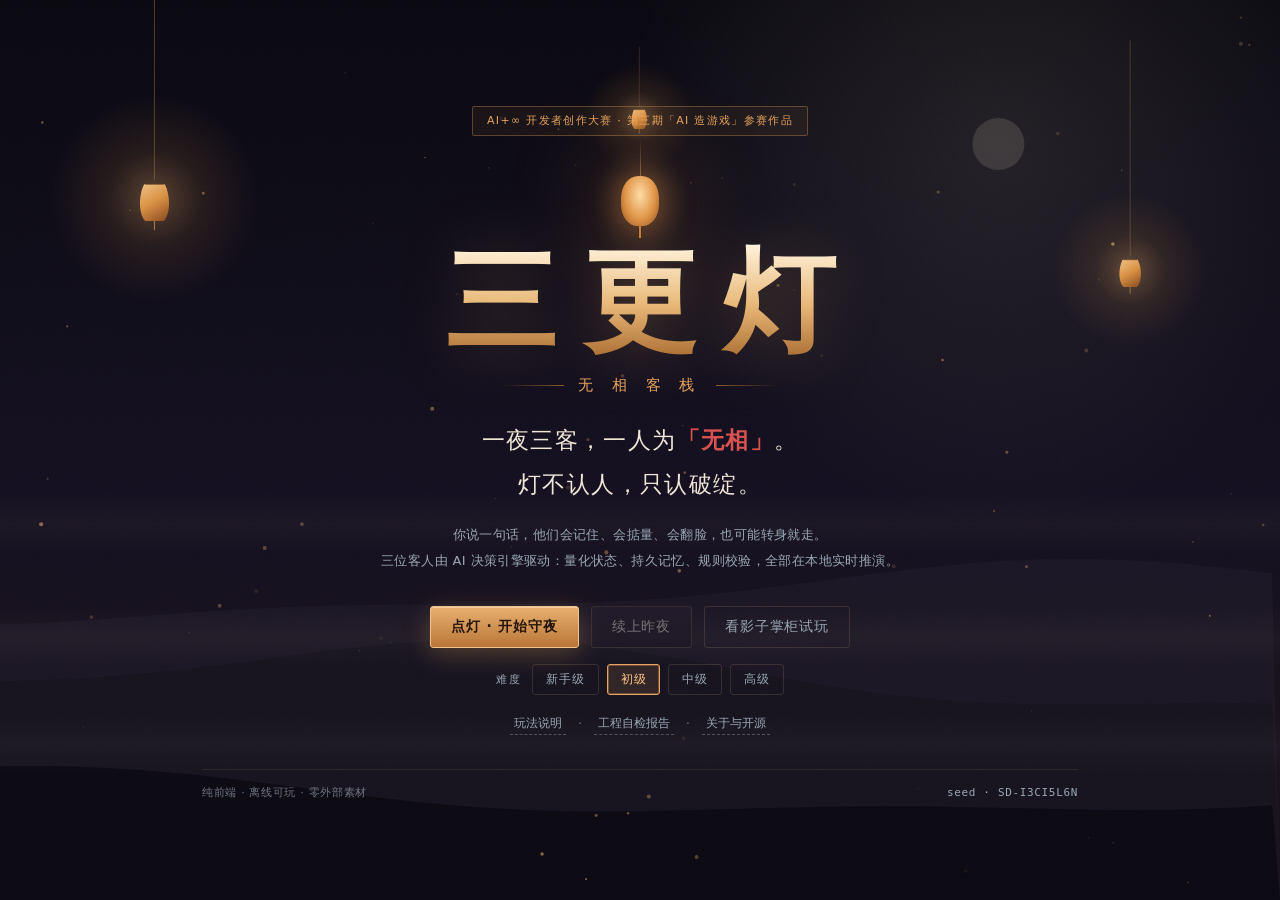
==== index.html @ 0ce50a65 "feat(v1.7.1): 物证条精简并上移到对话之上 + 对话不再重复物证原文 试玩反馈两条： 1. 「柜上物证」信息精简 → 一行一件（名称 + 真值 + 单行正文），整块从    左栏移进问询幕" ====
<!doctype html>
<html lang="zh-CN">
<head>
<meta charset="utf-8" />
<meta name="viewport" content="width=device-width, initial-scale=1, viewport-fit=cover" />
<meta name="theme-color" content="#0a0910" />
<title>三更灯 · 无相客栈｜AI 原生推理游戏</title>
<meta name="description" content="《三更灯 · 无相客栈》—— 一夜三客，一人为「无相」。AI NPC 带着记忆与脾气自主决策，你只有六盏灯。" />
<link rel="stylesheet" href="assets/style.css" />
</head>
<body>
<canvas id="bg-canvas" aria-hidden="true"></canvas>
<div id="grain" aria-hidden="true"></div>

<!-- ======================= 封面 ======================= -->
<section id="screen-intro" class="screen active">
  <div class="intro-wrap">
    <div class="intro-badge">AI+∞ 开发者创作大赛 · 第三期「AI 造游戏」参赛作品</div>
    <div class="intro-lantern" aria-hidden="true"><span></span></div>
    <h1 class="game-title">三更灯</h1>
    <div class="title-rule"><i></i><span>无 相 客 栈</span><i></i></div>
    <p class="intro-lead">一夜三客，一人为<strong>「无相」</strong>。<br />灯不认人，只认破绽。</p>
    <p class="intro-sub">你说一句话，他们会记住、会掂量、会翻脸，也可能转身就走。<br />三位客人由 AI 决策引擎驱动：量化状态、持久记忆、规则校验，全部在本地实时推演。</p>
    <div class="intro-actions">
      <button class="btn btn-primary" id="btn-start">点灯 · 开始守夜</button>
      <button class="btn" id="btn-continue">续上昨夜</button>
      <button class="btn btn-ghost" id="btn-autopilot">看影子掌柜试玩</button>
      <div class="tier-pick" id="tier-pick" role="radiogroup" aria-label="难度">
        <span class="tier-pick__label">难度</span>
        <button type="button" class="btn btn-small tier-opt" data-action="set-tier" data-tier="novice" role="radio" aria-checked="false">新手级</button>
        <button type="button" class="btn btn-small tier-opt is-on" data-action="set-tier" data-tier="basic" role="radio" aria-checked="true">初级</button>
        <button type="button" class="btn btn-small tier-opt" data-action="set-tier" data-tier="intermediate" role="radio" aria-checked="false">中级</button>
        <button type="button" class="btn btn-small tier-opt" data-action="set-tier" data-tier="advanced" role="radio" aria-checked="false">高级</button>
      </div>
    </div>
    <div class="intro-links">
      <button class="linkbtn" data-modal="howto">玩法说明</button>
      <span>·</span>
      <button class="linkbtn" data-modal="selftest">工程自检报告</button>
      <span>·</span>
      <button class="linkbtn" data-modal="about">关于与开源</button>
    </div>
    <div class="intro-foot">
      <span>纯前端 · 离线可玩 · 零外部素材</span>
      <span id="intro-seed"></span>
    </div>
  </div>
</section>

<!-- ======================= 游戏主屏 · 五幕分步 ======================= -->
<section id="screen-game" class="screen">
  <header class="topbar">
    <div class="tb-left">
      <button class="icon-btn" id="btn-home" title="回到封面">⌂</button>
      <div class="tb-title"><strong id="tb-night">第一夜</strong><span id="tb-phase">掌柜，客人都到齐了</span></div>
    </div>
    <div class="tb-center">
      <div class="lamps" id="tb-lamps" aria-label="剩余灯数"></div>
      <div class="tb-lamp-label"><span id="tb-lamp-text">6 / 6 盏</span></div>
    </div>
    <div class="tb-right">
      <div class="tb-score">累计 <b id="tb-score">0</b></div>
      <span class="tb-tier" id="tb-tier" data-difficulty-tier="basic">初级</span>
      <button class="icon-btn" id="btn-sound" title="音效开关">♪</button>
      <button class="icon-btn" id="btn-ai-toggle" title="AI 决策面板">AI</button>
      <button class="icon-btn" id="btn-help" title="玩法">?</button>
    </div>
  </header>

  <!-- 步骤条：五幕导航（点灯 → 问询 → 推演 → 指认 → 结案） -->
  <nav class="act-bar" id="act-bar" aria-label="守夜步骤">
    <ol class="act-steps" id="act-steps"></ol>
    <div class="act-bar__tip" id="act-tip"></div>
  </nav>

  <div class="game-grid" id="act-stage" data-act="lamp">
    <!-- 左：证词簿（五幕常驻，随时可对） -->
    <aside class="col col-left">
      <div class="panel grow">
        <div class="panel-head"><h2>证词簿</h2><span class="tag" id="stmt-count">0 条</span></div>
        <div id="statement-list" class="statement-list"></div>
        <button class="mini-btn" id="btn-compare">摊开比对</button>
        <button class="mini-btn" id="btn-logic">推演台</button>
      </div>
    </aside>

    <!-- 中：四扇窗，一次只开一扇 -->
    <main class="col col-center" id="act-windows" data-act="lamp">

      <!-- 第一幕 · 点灯 -->
      <section class="act" data-act="lamp">
        <div class="act-card">
          <div class="act-eyebrow">第 一 步 · 点 灯</div>
          <h2 class="act-title" id="lamp-title">第一夜 · 三客投宿</h2>
          <p class="act-lead" id="lamp-lead"></p>
          <div class="lamp-roster" id="lamp-roster"></div>
          <ul class="lamp-brief" id="lamp-brief"></ul>
          <div class="act-actions">
            <button class="btn btn-primary" id="btn-act-start">点灯 · 请第一位开口</button>
          </div>
          <p class="act-foot">问一句灭一盏，灯尽会自动结算；主动指认更稳。</p>
        </div>
      </section>

      <!-- 第二幕 · 逐客问询（一次只开一位客人） -->
      <section class="act" data-act="ask">
        <div class="section-hint"><span id="guest-hint">先点一位客人，再点一张话头</span><span class="kbd-hint">1/2/3 换人 · Q W E R T 问话</span></div>
        <div id="guest-switch" class="guest-switch"></div>
        <div id="guest-row" class="guest-row solo"></div>

        <!-- 柜上物证：精简一行一件，压在对话之上（全文点开看） -->
        <div class="panel clue-strip">
          <div class="panel-head"><h2>柜上物证</h2><span class="tag" id="clue-count">1 件</span><span class="clue-hint">点一件看全文</span></div>
          <div id="clue-list" class="clue-list"></div>
          <div class="solver-note" id="solver-note"></div>
        </div>

        <div class="dialogue-wrap panel">
          <div class="panel-head"><h2>灯下对话</h2><span class="tag" id="turn-tag">第 0 回</span></div>
          <div id="dialogue" class="dialogue" aria-live="polite"></div>
        </div>

        <div class="action-dock panel">
          <div class="dock-head">
            <span class="dock-label">话头</span>
            <div class="tone-group" id="tone-group"></div>
          </div>
          <div id="topic-row" class="topic-row"></div>
          <div class="dock-foot">
            <button class="btn btn-small" id="btn-listen">添茶 · 缓一口气 <em>耗 1 灯</em></button>
            <button class="btn btn-small" id="btn-act-deduce">问完了 · 去推演</button>
            <button class="btn btn-small btn-danger" id="btn-accuse">点灯 · 指认无相</button>
          </div>
        </div>
      </section>

      <!-- 第三幕 · 推演 -->
      <section class="act" data-act="deduce">
        <div class="act-card wide">
          <div class="act-eyebrow">第 三 步 · 推 演</div>
          <h2 class="act-title">把物证与证词摊开</h2>
          <div id="logic-stage" class="logic-stage"></div>
          <div class="act-actions">
            <button class="btn" id="btn-act-back-ask">回去再问两句</button>
            <button class="btn btn-primary" id="btn-act-to-accuse">锁定了 · 去指认</button>
          </div>
        </div>
      </section>

      <!-- 第四幕 · 指认 -->
      <section class="act" data-act="accuse">
        <div class="act-card wide">
          <div class="act-eyebrow">第 四 步 · 指 认</div>
          <h2 class="act-title">灯一亮，就收不回来了</h2>
          <p class="act-lead">选一位。选错，灯灭人走。</p>
          <div id="accuse-stage" class="accuse-stage"></div>
          <div class="act-actions">
            <button class="btn" id="btn-act-back-deduce">再想想</button>
          </div>
        </div>
      </section>
    </main>

    <!-- 右：AI 决策透明面板 -->
    <aside class="col col-right" id="col-right">
      <div class="panel ai-panel">
        <div class="panel-head"><h2>AI 决策轨迹</h2><span class="tag live">实时</span></div>
        <div id="ai-panel" class="ai-panel-body"></div>
      </div>
    </aside>
  </div>
</section>

<!-- ======================= 单夜结算 ======================= -->
<section id="screen-result" class="screen">
  <div class="result-wrap">
    <div class="result-ornament" id="result-ornament">◈</div>
    <div class="result-eyebrow" id="result-eyebrow">第 一 夜 · 结 局</div>
    <h2 class="result-title" id="result-title">破晓</h2>
    <p class="result-desc" id="result-desc"></p>
    <div class="result-score"><span>本夜得分</span><b id="result-score">0</b></div>
    <div class="result-reveal" id="result-reveal"></div>
    <div class="result-belief" id="result-belief"></div>
    <div class="result-review" id="result-review"></div>
    <div class="result-actions">
      <button class="btn btn-primary" id="btn-next-night">接着守下一夜</button>
      <button class="btn" id="btn-retry-night">重来这一夜</button>
      <button class="btn btn-ghost" id="btn-copy-share">复制分享卡</button>
    </div>
    <div class="result-foot" id="result-foot"></div>
  </div>
</section>

<!-- ======================= 三夜通关 ======================= -->
<section id="screen-finale" class="screen">
  <div class="result-wrap">
    <div class="result-ornament">✦</div>
    <div class="result-eyebrow">三 夜 已 尽</div>
    <h2 class="result-title" id="finale-title">守夜人</h2>
    <p class="result-desc" id="finale-desc"></p>
    <div class="finale-table" id="finale-table"></div>
    <div class="result-actions">
      <button class="btn btn-primary" id="btn-new-run">换一批客人，再守三夜</button>
      <button class="btn" id="btn-finale-agent">看影子掌柜复盘</button>
      <button class="btn btn-ghost" id="btn-finale-copy">复制通关文案</button>
    </div>
    <div class="result-foot">感谢试玩 · 作品与完整源码见「关于与开源」</div>
  </div>
</section>

<div id="modal-root"></div>
<div id="toast" role="status"></div>

<script src="js/core.js"></script>
<script src="js/difficulty.js"></script>
<script src="js/logic.js"></script>
<script src="js/director.js"></script>
<script src="js/npc.js"></script>
<script src="js/llm.js"></script>
<script src="js/game.js"></script>
<script src="js/agent.js"></script>
<script src="js/ui.js"></script>
<script src="js/guide.js"></script>
<script src="js/main.js"></script>
</body>
</html>
---- assets/style.css ----
/* =====================================================================
 * 三更灯 · 无相客栈  |  style.css
 * 暗色国风「灯下夜谈」视觉体系。所有纹理、光晕、立绘均由 CSS/SVG/Canvas
 * 程序化生成，未引入任何图片、字体或音频文件。
 * ===================================================================== */
:root{
  --bg:#0a0910; --bg-2:#100e18; --bg-3:#171420;
  --panel:rgba(23,20,32,.82); --panel-2:rgba(31,26,42,.72);
  --line:rgba(200,170,120,.20); --line-2:rgba(200,170,120,.34);
  --ink:#efe6d6; --label:#c4ced8; --muted:#9aa7b5; --dim:#6f7482;
  --amber:#e8a45c; --amber-lt:#ffc987; --amber-dk:#8a5a2b;
  --jade:#5fd1b2; --crimson:#d8534f; --violet:#9b8fd8;
  --shadow:0 18px 48px rgba(0,0,0,.55);
  --serif:"Songti SC","Noto Serif CJK SC","Source Han Serif SC","STSong",SimSun,serif;
  --sans:"PingFang SC","Microsoft YaHei","Noto Sans CJK SC",system-ui,sans-serif;
}
*{box-sizing:border-box;-webkit-tap-highlight-color:transparent}
html,body{height:100%}
body{
  margin:0;background:var(--bg);color:var(--ink);font-family:var(--sans);
  font-size:14px;line-height:1.6;overflow:hidden;
  -webkit-font-smoothing:antialiased;
}
button{font-family:inherit;color:inherit;cursor:pointer}
button:disabled{cursor:not-allowed;opacity:.42}
h1,h2,h3,p{margin:0}
::-webkit-scrollbar{width:6px;height:6px}
::-webkit-scrollbar-thumb{background:rgba(200,170,120,.25);border-radius:6px}
::-webkit-scrollbar-track{background:transparent}

#bg-canvas{position:fixed;inset:0;width:100%;height:100%;z-index:0;display:block}
#grain{
  position:fixed;inset:0;z-index:1;pointer-events:none;opacity:.32;mix-blend-mode:soft-light;
  background-image:url("data:image/svg+xml;utf8,<svg xmlns='http://www.w3.org/2000/svg' width='160' height='160'><filter id='n'><feTurbulence type='fractalNoise' baseFrequency='.85' numOctaves='3' stitchTiles='stitch'/></filter><rect width='100%25' height='100%25' filter='url(%23n)' opacity='.5'/></svg>");
}
.screen{position:fixed;inset:0;z-index:2;display:none;overflow:auto}
.screen.active{display:block;animation:screenIn .45s ease both}
@keyframes screenIn{from{opacity:0;transform:translateY(8px)}to{opacity:1;transform:none}}

/* ---------------- 通用组件 ---------------- */
.btn{
  border:1px solid var(--line-2);background:linear-gradient(180deg,rgba(43,36,54,.92),rgba(24,20,32,.92));
  color:var(--ink);padding:11px 20px;border-radius:3px;font-size:14px;letter-spacing:.06em;
  transition:.2s ease;position:relative;white-space:nowrap;
}
.btn:hover:not(:disabled){border-color:var(--amber);color:var(--amber-lt);transform:translateY(-2px);box-shadow:0 8px 22px rgba(232,164,92,.16)}
.btn:active:not(:disabled){transform:translateY(0)}
.btn-primary{
  background:linear-gradient(180deg,#e8b070,#b97636);border-color:#f0c38a;color:#241608;font-weight:700;
  box-shadow:0 6px 26px rgba(232,164,92,.28),inset 0 1px 0 rgba(255,255,255,.35);
}
.btn-primary:hover:not(:disabled){background:linear-gradient(180deg,#ffc98a,#c9853f);color:#241608;box-shadow:0 10px 34px rgba(232,164,92,.42)}
.btn-ghost{background:transparent;border-color:rgba(200,170,120,.18);color:var(--muted)}
.btn-danger{border-color:rgba(216,83,79,.5);color:#f0a9a4;background:linear-gradient(180deg,rgba(80,32,34,.7),rgba(36,20,26,.8))}
.btn-danger:hover:not(:disabled){border-color:var(--crimson);color:#ffd0cc;box-shadow:0 8px 22px rgba(216,83,79,.2)}
.btn-small{padding:9px 15px;font-size:13px}
.btn em{font-style:normal;font-size:11px;color:var(--dim);margin-left:6px}
.icon-btn{
  width:32px;height:32px;border:1px solid var(--line);background:rgba(20,17,28,.7);
  border-radius:3px;color:var(--label);font-size:13px;display:grid;place-items:center;transition:.2s;
}
.icon-btn:hover{border-color:var(--amber);color:var(--amber-lt)}
.icon-btn.on{border-color:var(--amber);color:var(--amber-lt);background:rgba(232,164,92,.12)}
.linkbtn{background:none;border:0;color:var(--muted);font-size:12px;padding:2px 4px;border-bottom:1px dashed rgba(154,167,181,.4)}
.linkbtn:hover{color:var(--amber-lt);border-color:var(--amber)}
.mini-btn{width:100%;margin-top:10px;background:rgba(155,143,216,.08);border:1px dashed rgba(155,143,216,.4);color:var(--label);padding:7px;border-radius:3px;font-size:12px}
.mini-btn:hover{background:rgba(155,143,216,.18);color:#fff}
.tag{font-size:11px;color:var(--muted);border:1px solid var(--line);padding:1px 7px;border-radius:2px;letter-spacing:.05em}
.tag.live{color:var(--jade);border-color:rgba(95,209,178,.4);animation:pulse 2.4s infinite}
@keyframes pulse{0%,100%{opacity:1}50%{opacity:.5}}

.panel{
  background:var(--panel);border:1px solid var(--line);border-radius:4px;
  box-shadow:var(--shadow);backdrop-filter:blur(10px);position:relative;overflow:hidden;
}
.panel::before{
  content:"";position:absolute;inset:0;pointer-events:none;opacity:.35;
  background:repeating-linear-gradient(0deg,transparent 0 3px,rgba(255,255,255,.012) 3px 4px);
}
.panel-head{display:flex;align-items:center;justify-content:space-between;padding:10px 13px;border-bottom:1px solid var(--line);background:rgba(255,255,255,.018)}
.panel-head h2{font-family:var(--serif);font-size:14px;font-weight:600;letter-spacing:.16em;color:var(--amber-lt)}

/* ---------------- 封面 ---------------- */
#screen-intro{display:none}
#screen-intro.active{display:grid;place-items:center}
.intro-wrap{position:relative;text-align:center;padding:34px 22px 26px;max-width:920px;width:100%;z-index:2}
.intro-badge{
  display:inline-block;font-size:11px;letter-spacing:.12em;color:var(--amber);
  border:1px solid rgba(232,164,92,.32);background:rgba(232,164,92,.06);
  padding:5px 14px;border-radius:2px;margin-bottom:26px;
}
.intro-lantern{height:78px;position:relative;margin-bottom:4px}
.intro-lantern::before{content:"";position:absolute;left:50%;top:-24px;width:1px;height:40px;background:linear-gradient(180deg,transparent,rgba(232,164,92,.5))}
.intro-lantern span{
  position:absolute;left:50%;top:14px;transform:translateX(-50%);width:38px;height:50px;border-radius:44% 44% 42% 42%;
  background:radial-gradient(ellipse at 50% 38%,#ffdca6,#e0964a 55%,#8d4a1e);
  box-shadow:0 0 26px 10px rgba(232,150,70,.34),0 0 90px 36px rgba(232,150,70,.14);
  animation:sway 5s ease-in-out infinite;
}
.intro-lantern span::after{content:"";position:absolute;left:50%;bottom:-12px;transform:translateX(-50%);width:2px;height:12px;background:#c07c3c}
@keyframes sway{0%,100%{transform:translateX(-50%) rotate(-3deg)}50%{transform:translateX(-50%) rotate(3deg)}}
.game-title{
  font-family:var(--serif);font-size:clamp(58px,11vw,112px);font-weight:700;letter-spacing:.24em;
  text-indent:.24em;line-height:1.05;
  background:linear-gradient(180deg,#fff3dc 0%,#e8b878 52%,#a86a30 100%);
  -webkit-background-clip:text;background-clip:text;color:transparent;
  filter:drop-shadow(0 4px 28px rgba(232,164,92,.28));
}
.title-rule{display:flex;align-items:center;justify-content:center;gap:14px;margin:12px 0 22px;color:var(--amber);font-family:var(--serif);font-size:15px;letter-spacing:.5em}
.title-rule i{display:block;width:62px;height:1px;background:linear-gradient(90deg,transparent,var(--amber-dk))}
.title-rule i:last-child{background:linear-gradient(90deg,var(--amber-dk),transparent)}
.intro-lead{font-family:var(--serif);font-size:clamp(17px,2.4vw,23px);line-height:1.9;color:var(--ink);letter-spacing:.06em}
.intro-lead strong{color:var(--crimson);font-weight:600}
.intro-sub{margin:16px auto 0;max-width:640px;color:var(--muted);font-size:13px;line-height:2;letter-spacing:.03em}
.intro-actions{display:flex;gap:12px;justify-content:center;flex-wrap:wrap;margin:32px 0 18px}
.intro-links{display:flex;gap:12px;justify-content:center;align-items:center;color:var(--dim);font-size:12px}
.intro-foot{margin-top:34px;display:flex;justify-content:space-between;gap:12px;color:var(--dim);font-size:11px;letter-spacing:.06em;border-top:1px solid rgba(200,170,120,.12);padding-top:14px;flex-wrap:wrap}
#intro-seed{font-family:ui-monospace,Menlo,Consolas,monospace;color:var(--muted)}

/* ---------------- 顶栏 ---------------- */
#screen-game.active{display:flex;flex-direction:column;overflow:hidden}
.topbar{
  height:58px;flex:0 0 58px;display:flex;align-items:center;justify-content:space-between;gap:12px;
  padding:0 16px;border-bottom:1px solid var(--line);background:rgba(12,10,18,.78);backdrop-filter:blur(12px);z-index:5;
}
.tb-left,.tb-right,.tb-center{display:flex;align-items:center;gap:10px}
.tb-title strong{display:block;font-family:var(--serif);font-size:15px;letter-spacing:.14em;color:var(--amber-lt)}
.tb-title span{display:block;font-size:10px;color:var(--dim);letter-spacing:.06em}
.lamps{display:flex;gap:5px}
.lamp{width:12px;height:17px;border-radius:40% 40% 36% 36%;background:rgba(120,100,80,.22);border:1px solid rgba(200,170,120,.22);transition:.35s}
.lamp.on{background:radial-gradient(ellipse at 50% 35%,#ffe0aa,#d98b3f 60%,#8a4a1c);border-color:#f0bd7d;box-shadow:0 0 9px 2px rgba(232,164,92,.55)}
.lamp.out{animation:lampOut .5s ease}
@keyframes lampOut{from{opacity:1;transform:scale(1)}to{opacity:.2;transform:scale(.8)}}
.tb-lamp-label{font-size:11px;color:var(--muted);font-family:ui-monospace,monospace;white-space:nowrap}
.tb-score{font-size:11px;color:var(--muted);white-space:nowrap}
.tb-score b{color:var(--amber-lt);font-size:15px;font-family:ui-monospace,monospace;margin-left:4px}

/* ---------------- 三栏布局 ---------------- */
.game-grid{
  flex:1;min-height:0;display:grid;grid-template-columns:minmax(220px,270px) minmax(430px,1fr) minmax(240px,300px);
  gap:12px;padding:12px;overflow:hidden;
}
.col{min-height:0;display:flex;flex-direction:column;gap:12px;overflow:hidden}
.col-left .panel.grow{flex:1;display:flex;flex-direction:column;min-height:0}
.col-center{gap:10px}
.col-right{min-width:0}
.col-right.hidden{display:none}
.section-hint{display:flex;justify-content:space-between;gap:10px;font-size:11px;color:var(--muted);padding:0 4px;letter-spacing:.04em}
.kbd-hint{color:var(--dim);font-family:ui-monospace,monospace}

/* 柜上物证 · 精简条：一行一件，全文点开（压在「灯下对话」之上） */
.clue-strip{flex:0 0 auto}
.clue-strip .panel-head{justify-content:flex-start;gap:8px;padding:8px 13px}
.clue-hint{font-size:9.5px;color:var(--dim);margin-left:auto;letter-spacing:.04em}
.clue-list{display:flex;flex-wrap:wrap;gap:6px;padding:8px 11px 2px}
.clue{
  flex:1 1 0;min-width:170px;position:relative;cursor:pointer;
  border:1px solid rgba(232,164,92,.26);border-radius:3px;padding:5px 9px 5px 11px;
  background:linear-gradient(135deg,rgba(232,164,92,.08),rgba(232,164,92,.015));transition:.16s;
}
.clue::before{content:"";position:absolute;left:0;top:0;bottom:0;width:2px;background:var(--amber)}
.clue:hover{border-color:rgba(232,164,92,.5);background:linear-gradient(135deg,rgba(232,164,92,.12),rgba(232,164,92,.03))}
.clue-top{display:flex;align-items:baseline;gap:7px;flex-wrap:wrap}
.clue-top b{font-family:var(--serif);font-size:12px;font-weight:400;letter-spacing:.08em;color:var(--amber-lt);white-space:nowrap}
.clue-val{font-size:10px;color:var(--jade);border:1px solid rgba(95,209,178,.32);padding:0 5px;border-radius:2px;white-space:nowrap}
.clue-txt{margin:2px 0 0;font-size:10.5px;color:var(--dim);line-height:1.55;
  display:-webkit-box;-webkit-line-clamp:1;-webkit-box-orient:vertical;overflow:hidden}
.clue.open{flex:1 1 100%}
.clue.open .clue-txt{display:block;-webkit-line-clamp:unset;color:var(--label)}
.solver-note{padding:6px 12px 8px;font-size:10px;color:var(--jade);letter-spacing:.02em;line-height:1.6}

/* 证词簿 */
.statement-list{flex:1;min-height:0;overflow:auto;padding:9px 11px;display:flex;flex-direction:column;gap:7px}
.stmt{border-left:2px solid rgba(155,143,216,.5);padding:5px 8px;background:rgba(255,255,255,.025);font-size:11.5px;color:var(--label);line-height:1.7}
.stmt .who{color:var(--amber-lt);font-family:var(--serif);margin-right:5px}
.stmt .topic{color:var(--muted);font-size:10px;border:1px solid var(--line);padding:0 4px;margin-right:5px}
.stmt mark{background:rgba(95,209,178,.16);color:#a8f0da;padding:0 2px;border-radius:2px}
.stmt .extra{color:var(--violet);font-size:10px}
.empty-note{color:var(--dim);font-size:11.5px;text-align:center;padding:22px 8px;line-height:1.9}
.col-left .panel.grow>.mini-btn{margin:0 11px 11px;width:auto;flex:0 0 auto}

/* 客人卡 */
.guest-row{display:grid;grid-template-columns:repeat(3,1fr);gap:10px;flex:0 0 auto}
.guest-card{
  position:relative;border:1px solid var(--line);border-radius:4px;overflow:hidden;cursor:pointer;
  background:linear-gradient(180deg,rgba(36,30,46,.9),rgba(17,14,24,.92));transition:.22s ease;
  display:flex;flex-direction:column;min-height:196px;box-shadow:0 10px 26px rgba(0,0,0,.35);
}
.guest-card:hover{transform:translateY(-3px);border-color:rgba(232,164,92,.5)}
.guest-card.selected{border-color:var(--amber);box-shadow:0 0 0 1px rgba(232,164,92,.35),0 12px 30px rgba(232,164,92,.16)}
.guest-card.selected::after{content:"已选";position:absolute;top:7px;right:7px;font-size:10px;color:#241608;background:var(--amber-lt);padding:1px 7px;border-radius:2px;z-index:3}
.guest-card.left{filter:grayscale(.85) brightness(.55);cursor:not-allowed}
.guest-card.left::before{content:"已离店";position:absolute;inset:0;display:grid;place-items:center;z-index:4;color:#f0c0b8;font-family:var(--serif);font-size:16px;letter-spacing:.2em;background:rgba(10,8,14,.55)}
.portrait{height:96px;display:grid;place-items:center;background:radial-gradient(ellipse at 50% 90%,rgba(232,164,92,.16),transparent 70%);overflow:hidden}
.portrait svg{height:100%;width:auto;display:block;filter:drop-shadow(0 4px 12px rgba(0,0,0,.5))}
.guest-meta{padding:6px 9px 3px;text-align:center}
.guest-meta h3{font-family:var(--serif);font-size:15px;letter-spacing:.12em;color:var(--ink)}
.guest-meta .role{font-size:10px;color:var(--amber);letter-spacing:.1em}
.guest-meta .look{font-size:10px;color:var(--dim);margin-top:3px;white-space:nowrap;overflow:hidden;text-overflow:ellipsis}
.state-bars{padding:5px 9px 9px;display:flex;flex-direction:column;gap:3px;margin-top:auto}
.sbar{display:flex;align-items:center;gap:5px;font-size:9.5px;color:var(--muted)}
.sbar span{width:26px;flex:0 0 26px}
.sbar .track{flex:1;height:4px;background:rgba(255,255,255,.07);border-radius:3px;overflow:hidden}
.sbar .fill{height:100%;border-radius:3px;transition:width .5s ease}
.sbar b{width:24px;text-align:right;font-weight:400;font-family:ui-monospace,monospace;color:var(--label)}
.fill.trust{background:linear-gradient(90deg,#5fd1b2,#a8f0da)}
.fill.tension{background:linear-gradient(90deg,#e8a45c,#d8534f)}
.fill.suspicion{background:linear-gradient(90deg,#9b8fd8,#d8534f)}

/* 对话 */
.dialogue-wrap{flex:1;min-height:110px;display:flex;flex-direction:column}
.dialogue{flex:1;min-height:0;overflow:auto;padding:10px 14px;display:flex;flex-direction:column;gap:7px}
.dline{font-size:12.5px;line-height:1.8;animation:lineIn .35s ease both}
@keyframes lineIn{from{opacity:0;transform:translateY(6px)}to{opacity:1;transform:none}}
.dline .who{font-family:var(--serif);letter-spacing:.06em;margin-right:6px}
.dline.ask{color:var(--muted)}
.dline.ask .who{color:var(--amber)}
.dline.npc{color:var(--ink);border-left:2px solid rgba(232,164,92,.35);padding-left:9px}
.dline.npc .who{color:var(--amber-lt)}
.dline.sys{color:var(--dim);font-size:11.5px;font-style:italic}
.dline.clue{color:var(--jade);font-size:11.5px}
.dline .act{font-size:10px;color:var(--violet);border:1px solid rgba(155,143,216,.35);padding:0 5px;margin-right:6px;border-radius:2px}

/* 操作台 */
.action-dock{flex:0 0 auto;padding:10px 12px 11px}
.dock-head{display:flex;align-items:center;justify-content:space-between;gap:10px;margin-bottom:9px;flex-wrap:wrap}
.dock-label{font-family:var(--serif);font-size:12px;letter-spacing:.18em;color:var(--amber-lt)}
.tone-group{display:flex;gap:5px}
.tone{
  border:1px solid var(--line);background:rgba(255,255,255,.02);padding:4px 10px;border-radius:2px;font-size:11.5px;color:var(--muted);transition:.18s;
}
.tone small{display:block;font-size:9px;color:var(--dim);line-height:1.2}
.tone:hover{border-color:var(--amber);color:var(--ink)}
.tone.on{border-color:var(--amber);background:rgba(232,164,92,.15);color:var(--amber-lt)}
.topic-row{display:grid;grid-template-columns:repeat(5,1fr);gap:7px}
.topic-card{
  border:1px solid var(--line);background:linear-gradient(180deg,rgba(45,38,58,.7),rgba(20,17,28,.8));
  border-radius:3px;padding:8px 5px;text-align:center;transition:.18s;position:relative;
}
.topic-card:hover:not(:disabled){border-color:var(--amber);transform:translateY(-2px);background:linear-gradient(180deg,rgba(70,54,58,.8),rgba(28,22,32,.9))}
.topic-card .glyph{display:block;font-family:var(--serif);font-size:19px;color:var(--amber-lt);line-height:1.2}
.topic-card .name{display:block;font-family:var(--serif);font-size:12px;letter-spacing:.1em;margin-top:2px}
.topic-card .hint{display:block;font-size:9px;color:var(--dim);margin-top:2px;white-space:nowrap;overflow:hidden;text-overflow:ellipsis}
.topic-card .num{position:absolute;top:2px;left:4px;font-size:9px;color:var(--dim);font-family:ui-monospace,monospace}
.dock-foot{display:flex;gap:8px;justify-content:space-between;margin-top:9px;flex-wrap:wrap}

/* ================= 五幕分步外壳（P0） ================= */
/* 步骤条：顶栏之下一条窄带，五拍走完才出结论 */
.act-bar{
  flex:0 0 auto;display:flex;align-items:center;justify-content:space-between;gap:12px;
  padding:7px 16px;border-bottom:1px solid var(--line);background:rgba(16,13,22,.62);z-index:4;
}
.act-steps{list-style:none;display:flex;align-items:center;gap:4px;margin:0;padding:0;flex-wrap:wrap}
.act-step{display:flex;align-items:center;gap:5px;padding:2px 10px 2px 6px;border-radius:2px;font-size:11.5px;color:var(--dim);position:relative}
.act-step i{font-style:normal;font-family:var(--serif);font-size:12px;width:17px;height:17px;display:grid;place-items:center;
  border:1px solid rgba(200,170,120,.24);border-radius:50%;color:var(--dim);line-height:1}
.act-step b{font-weight:400;letter-spacing:.08em}
.act-step.done{color:var(--jade)}
.act-step.done i{border-color:rgba(95,209,178,.5);color:var(--jade);background:rgba(95,209,178,.10)}
.act-step.on{color:var(--amber-lt);background:rgba(232,164,92,.10)}
.act-step.on i{border-color:var(--amber);color:#241608;background:linear-gradient(180deg,#ffc98a,#c9853f)}
.act-step.on b{letter-spacing:.14em}
.act-bar__tip{font-size:10.5px;color:var(--dim);letter-spacing:.03em;white-space:nowrap;overflow:hidden;text-overflow:ellipsis}

/* 舞台：一次只开一扇窗 */
#act-windows>.act{display:none}
#act-windows[data-act="lamp"]>.act[data-act="lamp"],
#act-windows[data-act="ask"]>.act[data-act="ask"],
#act-windows[data-act="deduce"]>.act[data-act="deduce"],
#act-windows[data-act="accuse"]>.act[data-act="accuse"]{
  display:flex;flex-direction:column;gap:10px;flex:1;min-height:0;overflow:auto;animation:actIn .26s ease;
}
/* 注意：这里不能写 animation-fill-mode:both —— 动画填充期内的 transform 会让 .act
   成为 fixed 后代的包含块，窄屏吸底操作台（.action-dock）会被错误地钉在 .act 底部。 */
/* 只做淡入，绝不动 transform：一旦 .act 带 transform，它会变成 fixed 后代的包含块，
   窄屏吸底操作台会跟着 .act 跑，每次切幕都跳一下。 */
@keyframes actIn{from{opacity:0}to{opacity:1}}

/* 一幕之「窗」：带自己的标题与前后步 */
.act-card{
  margin:auto;width:100%;max-width:640px;padding:24px 26px 20px;border:1px solid rgba(200,170,120,.20);border-radius:4px;
  background:linear-gradient(180deg,rgba(34,28,44,.92),rgba(15,12,21,.95));box-shadow:0 18px 50px rgba(0,0,0,.5);
}
.act-card.wide{max-width:820px}
.act-eyebrow{font-size:10.5px;letter-spacing:.30em;color:var(--amber);margin-bottom:8px}
.act-title{font-family:var(--serif);font-size:21px;letter-spacing:.10em;color:var(--ink);margin-bottom:10px}
.act-lead{font-size:12.5px;color:var(--label);line-height:1.95;margin-bottom:14px}
.act-actions{display:flex;gap:9px;flex-wrap:wrap;margin-top:16px}
.act-foot{font-size:10.5px;color:var(--dim);line-height:1.9;margin-top:12px;border-top:1px dashed var(--line);padding-top:9px}

/* 第一幕 · 点灯 */
.lamp-roster{display:grid;grid-template-columns:repeat(3,1fr);gap:10px;margin:14px 0}
.lamp-guest{border:1px solid var(--line);border-radius:3px;padding:9px 6px;text-align:center;background:rgba(255,255,255,.02)}
.lamp-guest .lg-p{height:74px;display:grid;place-items:center;overflow:hidden}
.lamp-guest .lg-p svg{height:100%;width:auto;filter:drop-shadow(0 4px 10px rgba(0,0,0,.5))}
.lamp-guest b{display:block;font-family:var(--serif);font-size:14px;letter-spacing:.10em;color:var(--ink);margin-top:4px}
.lamp-guest span{display:block;font-size:10px;color:var(--amber);letter-spacing:.08em;margin-top:2px}
.lamp-brief{list-style:none;margin:0;padding:0;font-size:11.5px;color:var(--label);line-height:1.95}
.lamp-brief li{border-left:2px solid rgba(232,164,92,.3);padding:3px 0 3px 9px;margin-bottom:5px;background:rgba(255,255,255,.02)}
.lamp-brief li b{color:var(--amber-lt);font-family:var(--serif);letter-spacing:.06em}
.lamp-brief li.lb-head{border-left-color:rgba(95,209,178,.45);color:var(--jade);font-size:10.5px}

/* 第二幕 · 单客窗 + 换人条 */
.guest-switch{display:flex;gap:6px;flex:0 0 auto}
.gsw{
  flex:1;min-width:0;display:flex;align-items:center;gap:6px;padding:6px 9px;border:1px solid var(--line);border-radius:3px;
  background:rgba(255,255,255,.02);color:var(--muted);font-size:11px;transition:.18s;text-align:left;
}
.gsw i{font-style:normal;font-family:ui-monospace,monospace;font-size:9px;color:var(--dim);border:1px solid var(--line);
  width:14px;height:14px;display:grid;place-items:center;border-radius:2px;flex:0 0 14px}
.gsw b{font-family:var(--serif);font-size:12.5px;letter-spacing:.08em;font-weight:400;color:var(--ink);white-space:nowrap}
.gsw span{font-size:9.5px;color:var(--dim);white-space:nowrap;overflow:hidden;text-overflow:ellipsis;margin-left:auto}
.gsw:hover{border-color:rgba(232,164,92,.5);color:var(--ink)}
.gsw.on{border-color:var(--amber);background:rgba(232,164,92,.12)}
.gsw.on i{background:var(--amber-lt);color:#241608;border-color:var(--amber-lt)}
.gsw.on b{color:var(--amber-lt)}
.gsw.left{opacity:.45;cursor:not-allowed}
.guest-row.solo{grid-template-columns:1fr}
.guest-card.focus{flex-direction:row;align-items:stretch;min-height:0;cursor:default}
.guest-card.focus .portrait{height:auto;width:104px;flex:0 0 104px}
.guest-card.focus .portrait svg{height:100%;width:auto}
.guest-card.focus .guest-meta{text-align:left;padding:10px 12px 6px;flex:1;min-width:0}
.guest-card.focus .guest-meta h3{font-size:17px}
.guest-card.focus .guest-meta .look{white-space:normal}
.guest-card.focus .state-bars{width:154px;flex:0 0 154px;padding:10px 12px;margin:0;justify-content:center}
.guest-card.focus .num{position:absolute;top:5px;left:7px;font-size:10px;color:var(--dim);font-family:ui-monospace,monospace}
.askchips{display:flex;flex-wrap:wrap;gap:4px;margin-top:8px}
.askchip{font-size:10px;border:1px solid var(--line);border-radius:2px;padding:1px 6px;color:var(--dim);letter-spacing:.04em}
.askchip.on{border-color:rgba(95,209,178,.42);color:#a8f0da;background:rgba(95,209,178,.10)}
.askchip em{font-style:normal;color:var(--jade);margin-left:4px}

/* 第三幕 · 推演台（内联） */
.logic-stage{min-height:0}
.logic-board p{font-size:12px;color:var(--label);line-height:1.9}
.lg-dim{color:var(--dim);font-size:11px}
.lg-em{color:var(--amber-lt);font-family:var(--serif)}
.lg-foot{margin-top:6px;font-size:10.5px}
.oprow{display:flex;gap:7px;margin:12px 0 8px;flex-wrap:wrap}
.opbtn{
  display:flex;align-items:center;gap:6px;padding:6px 12px;border:1px solid var(--line);border-radius:3px;
  background:rgba(255,255,255,.02);color:var(--muted);transition:.18s;
}
.opbtn b{font-family:var(--serif);font-size:17px;line-height:1;color:var(--amber-lt)}
.opbtn span{font-size:11px;letter-spacing:.1em}
.opbtn:hover{border-color:rgba(232,164,92,.55);color:var(--ink)}
.opbtn.on{border-color:var(--amber);background:rgba(232,164,92,.14);box-shadow:0 0 0 1px rgba(232,164,92,.35)}
.opbtn.on span{color:var(--amber-lt)}
.op-legend{list-style:none;margin:0 0 10px;padding:0;display:grid;grid-template-columns:1fr 1fr;gap:3px 14px;font-size:10.5px;color:var(--dim)}
.op-legend li b{color:var(--muted);font-family:var(--serif)}
.op-legend li.on{color:var(--muted)}
.op-legend li.on b{color:var(--amber-lt)}
.logic-table{width:100%;border-collapse:collapse;font-size:11.5px;margin-top:6px}
.logic-table th,.logic-table td{border:1px solid rgba(200,170,120,.16);padding:6px 8px;text-align:left;vertical-align:top}
.logic-table th{background:rgba(232,164,92,.08);color:var(--amber-lt);font-size:11px;letter-spacing:.08em;font-weight:400}
.logic-table tbody tr:last-child{background:rgba(155,143,216,.07)}
.logic-verdict{margin-top:12px;font-size:12.5px;line-height:1.9}

/* 第四幕 · 指认 */
.accuse-stage{display:grid;grid-template-columns:repeat(3,1fr);gap:10px;margin:14px 0 0}
.accuse-card{
  border:1px solid var(--line);border-radius:3px;padding:10px 8px;text-align:center;background:rgba(255,255,255,.02);
  transition:.18s;color:var(--muted);
}
.accuse-card:hover:not(:disabled){border-color:var(--crimson);background:rgba(216,83,79,.10);transform:translateY(-3px)}
.accuse-card .ac-p{height:82px;display:grid;place-items:center;overflow:hidden}
.accuse-card .ac-p svg{height:100%;width:auto;filter:drop-shadow(0 4px 10px rgba(0,0,0,.5))}
.accuse-card b{display:block;font-family:var(--serif);font-size:15px;letter-spacing:.12em;color:var(--ink);margin-top:5px}
.accuse-card span{display:block;font-size:10px;color:var(--amber);letter-spacing:.08em;margin-top:2px}
.accuse-card em{display:block;font-style:normal;font-size:10px;color:var(--violet);margin-top:5px;font-family:ui-monospace,monospace}
.accuse-card:disabled{opacity:.4;cursor:not-allowed}
.accuse-note{grid-column:1/-1;font-size:10.5px;color:var(--dim);line-height:1.9}

/* AI 决策面板 */
.ai-panel{flex:1;min-height:0;display:flex;flex-direction:column}
.ai-panel-body{flex:1;min-height:0;overflow:auto;padding:10px 12px 16px}
.ai-empty{color:var(--dim);font-size:11.5px;line-height:2;text-align:center;padding:24px 6px}
.ai-block{margin-bottom:14px}
.ai-block h4{font-size:10.5px;letter-spacing:.16em;color:var(--muted);font-weight:500;margin-bottom:7px;display:flex;justify-content:space-between}
.ai-block h4 span{color:var(--dim);font-family:ui-monospace,monospace;letter-spacing:0}
.chiprow{display:flex;flex-wrap:wrap;gap:5px}
.chip{font-size:10px;font-family:ui-monospace,monospace;border:1px solid var(--line);padding:2px 6px;border-radius:2px;color:var(--label);background:rgba(255,255,255,.025)}
.chip.hot{color:var(--amber-lt);border-color:rgba(232,164,92,.4)}
.util{display:flex;align-items:center;gap:6px;margin-bottom:4px;font-size:10px}
.util .nm{width:62px;flex:0 0 62px;color:var(--label);white-space:nowrap;overflow:hidden;text-overflow:ellipsis}
.util .bar{flex:1;height:7px;background:rgba(255,255,255,.055);border-radius:2px;overflow:hidden}
.util .bar i{display:block;height:100%;background:linear-gradient(90deg,rgba(155,143,216,.55),var(--violet));border-radius:2px}
.util .val{width:34px;text-align:right;font-family:ui-monospace,monospace;color:var(--muted)}
.util.chosen .nm{color:var(--amber-lt);font-weight:700}
.util.chosen .bar i{background:linear-gradient(90deg,rgba(232,164,92,.6),var(--amber-lt))}
.util.illegal{opacity:.38}
.util.illegal .nm{text-decoration:line-through}
.rule-note{font-size:10px;color:var(--jade);line-height:1.75;border-left:2px solid rgba(95,209,178,.35);padding-left:7px;margin-bottom:4px}
.chosen-badge{display:inline-block;font-family:var(--serif);font-size:14px;letter-spacing:.12em;color:#241608;background:linear-gradient(180deg,#ffc98a,#c9853f);padding:3px 14px;border-radius:2px}
.delta{font-size:10px;font-family:ui-monospace,monospace;color:var(--label);line-height:1.9}
.delta .up{color:var(--jade)}.delta .down{color:var(--crimson)}
.memo{font-size:10.5px;color:var(--muted);line-height:1.8;border-top:1px dashed var(--line);padding-top:5px;margin-top:5px}
.ai-btns{display:flex;gap:6px;flex-wrap:wrap;margin-top:6px}

/* ---------------- 结算 / 通关 ---------------- */
#screen-result.active,#screen-finale.active{display:grid;place-items:center}
.result-wrap{width:min(760px,92vw);max-height:92vh;overflow:auto;background:rgba(17,14,24,.9);border:1px solid var(--line-2);border-radius:5px;box-shadow:var(--shadow);padding:30px 34px;text-align:center;position:relative;backdrop-filter:blur(14px)}
.result-ornament{font-size:26px;color:var(--amber);margin-bottom:6px;text-shadow:0 0 22px rgba(232,164,92,.6)}
.result-eyebrow{font-size:11px;letter-spacing:.4em;color:var(--muted)}
.result-title{font-family:var(--serif);font-size:clamp(34px,7vw,54px);letter-spacing:.22em;text-indent:.22em;margin:8px 0 12px;background:linear-gradient(180deg,#fff0d6,#d99a53);-webkit-background-clip:text;background-clip:text;color:transparent}
.result-desc{font-family:var(--serif);font-size:14px;color:var(--label);line-height:2;max-width:560px;margin:0 auto}
.result-score{margin:20px 0;display:flex;align-items:baseline;justify-content:center;gap:12px}
.result-score span{font-size:11px;color:var(--muted);letter-spacing:.2em}
.result-score b{font-family:ui-monospace,monospace;font-size:38px;color:var(--amber-lt);text-shadow:0 0 24px rgba(232,164,92,.4)}
.result-reveal{text-align:left;border:1px solid var(--line);border-radius:3px;overflow:hidden;margin:14px 0}
.reveal-row{display:grid;grid-template-columns:90px 1fr;gap:10px;padding:9px 12px;border-bottom:1px solid rgba(200,170,120,.1);font-size:12px}
.reveal-row:last-child{border-bottom:0}
.reveal-row .k{color:var(--amber);font-family:var(--serif);letter-spacing:.1em}
.reveal-row .v{color:var(--label);line-height:1.8}
.reveal-row .v em{font-style:normal;color:var(--jade)}
.reveal-row .v i{font-style:normal;color:var(--crimson)}
.result-belief{display:flex;flex-direction:column;gap:6px;margin:14px 0;text-align:left}
.belief-row{display:flex;align-items:center;gap:9px;font-size:11px;color:var(--muted)}
.belief-row .nm{width:64px;color:var(--label)}
.belief-row .bar{flex:1;height:6px;background:rgba(255,255,255,.06);border-radius:3px;overflow:hidden}
.belief-row .bar i{display:block;height:100%;background:linear-gradient(90deg,#9b8fd8,#d8534f);border-radius:3px}
.belief-row .pct{width:42px;text-align:right;font-family:ui-monospace,monospace}
.result-actions{display:flex;gap:10px;justify-content:center;flex-wrap:wrap;margin-top:20px}.result-foot{margin-top:20px;font-size:11px;color:var(--dim);border-top:1px solid rgba(200,170,120,.12);padding-top:12px;line-height:1.9}
/* 复盘卡：漏掉的物证 / 自相矛盾 / 门槛差多少 */
.result-review{margin:14px 0;text-align:left}
.rv-wrap{border:1px solid rgba(200,170,120,.18);border-radius:3px;padding:12px 14px;background:rgba(255,255,255,.015)}
.rv-h{font-size:11px;letter-spacing:.14em;color:var(--muted);margin:2px 0 8px}
.rv-h+.rv-row{margin-bottom:10px}
.rv-row{display:flex;gap:10px;font-size:12px;line-height:1.75;color:var(--label);margin-bottom:4px}
.rv-row .rv-k{flex:0 0 96px;color:#c4ced8}
.rv-row .rv-v{flex:1;color:var(--muted)}
.rv-row .rv-v i{color:#c9a227;font-style:normal}
.rv-foot{margin-top:10px;padding-top:10px;border-top:1px dashed rgba(200,170,120,.16);font-size:11px;color:var(--dim);line-height:1.8}
.finale-table{width:100%;border-collapse:collapse;margin:18px 0;font-size:12px}
.finale-table th,.finale-table td{border-bottom:1px solid rgba(200,170,120,.14);padding:8px 6px;text-align:center;color:var(--label)}
.finale-table th{color:var(--muted);font-weight:400;letter-spacing:.1em;font-size:11px}
.finale-table td.ok{color:var(--jade)}
.finale-table td.no{color:var(--crimson)}

/* ---------------- 弹窗 / Toast ---------------- */
.modal-mask{position:fixed;inset:0;z-index:30;background:rgba(5,4,9,.78);backdrop-filter:blur(6px);display:grid;place-items:center;padding:20px;animation:fade .2s ease}
@keyframes fade{from{opacity:0}to{opacity:1}}
.modal{width:min(720px,94vw);max-height:86vh;overflow:auto;background:linear-gradient(180deg,#1b1724,#100e18);border:1px solid var(--line-2);border-radius:5px;box-shadow:0 24px 70px rgba(0,0,0,.7)}
.modal-head{display:flex;justify-content:space-between;align-items:center;padding:14px 18px;border-bottom:1px solid var(--line);position:sticky;top:0;background:#1b1724;z-index:2}
.modal-head h3{font-family:var(--serif);font-size:17px;letter-spacing:.16em;color:var(--amber-lt)}
.modal-body{padding:18px 20px 22px;font-size:13px;color:var(--label);line-height:1.95}
.modal-body h4{font-family:var(--serif);color:var(--amber);font-size:14px;letter-spacing:.1em;margin:18px 0 6px}
.modal-body h4:first-child{margin-top:0}
.modal-body p{margin:6px 0}
.modal-body ul{padding-left:20px;margin:6px 0}
.modal-body li{margin:3px 0}
.modal-body code,.modal-body pre{font-family:ui-monospace,Menlo,Consolas,monospace;font-size:11px;color:var(--jade);background:rgba(0,0,0,.35);padding:1px 5px;border-radius:2px}
.modal-body pre{display:block;padding:10px 12px;overflow:auto;line-height:1.6;white-space:pre-wrap;word-break:break-all;border:1px solid var(--line)}
.kv{display:grid;grid-template-columns:130px 1fr;gap:6px 12px;font-size:12px;margin:8px 0}
.kv .k{color:var(--muted)}
.test-row{display:flex;gap:8px;align-items:flex-start;font-size:11.5px;border-bottom:1px dashed rgba(200,170,120,.14);padding:6px 0}
.test-row .ok{color:var(--jade);flex:0 0 auto}.test-row .bad{color:var(--crimson);flex:0 0 auto}
.test-row .d{color:var(--dim);font-family:ui-monospace,monospace;font-size:10px;overflow:hidden;text-overflow:ellipsis}
#toast{position:fixed;left:50%;bottom:34px;transform:translateX(-50%) translateY(20px);z-index:50;background:rgba(28,22,34,.96);border:1px solid var(--amber);color:var(--amber-lt);padding:9px 18px;border-radius:3px;font-size:12.5px;opacity:0;pointer-events:none;transition:.28s;box-shadow:0 8px 30px rgba(0,0,0,.5);max-width:88vw;text-align:center}
#toast.show{opacity:1;transform:translateX(-50%) translateY(0)}

/* ---------------- 响应式 ---------------- */
@media (max-width:1180px){
  .game-grid{grid-template-columns:minmax(190px,230px) minmax(360px,1fr);overflow:auto}
  .col-right{display:none}
  .col-right.force-show{display:flex;position:fixed;right:0;top:58px;bottom:0;width:min(320px,90vw);z-index:12;background:var(--bg);padding:10px;box-shadow:-14px 0 40px rgba(0,0,0,.6)}
}
@media (max-width:760px){
  body{font-size:13px}
  .topbar{height:52px;flex-basis:52px;padding:0 9px;gap:6px}
  .tb-title span,.tb-score,.tb-lamp-label{display:none}
  .game-grid{display:flex;flex-direction:column;overflow:auto;padding:9px;gap:9px}
  .col{overflow:visible;flex:0 0 auto}
  .col-left{flex-direction:row;gap:9px}
  .col-left .panel{flex:1;min-width:0}
  .statement-list{max-height:150px}
  .clue{min-width:150px;padding:4px 7px 4px 9px}
  .clue-top{gap:4px}
  .clue-top b{font-size:11px}
  .clue-val{font-size:9px;padding:0 3px}
  .clue-txt{font-size:10px}
  .col-center{gap:9px}
  .guest-row{gap:6px}
  .guest-card{min-height:158px}
  .portrait{height:70px}
  .guest-meta .look{display:none}
  .guest-meta h3{font-size:13px}
  .topic-row{grid-template-columns:repeat(5,1fr);gap:4px}
  .topic-card{padding:6px 2px}
  .topic-card .glyph{font-size:16px}
  .topic-card .hint{display:none}
  .dialogue-wrap{min-height:130px}
  .dock-head{gap:6px}
  .tone{padding:3px 7px;font-size:11px}
  .tone small{display:none}
  .dock-foot .btn{flex:1;font-size:12px;padding:8px 6px}
  /* 第三颗按钮（去推演）让吸底操作台高了一截，垫高留白避免压住对话 */
  .game-grid{padding-bottom:206px}
  .action-dock{position:fixed;left:8px;right:8px;bottom:8px;z-index:8;background:rgba(20,17,28,.97);box-shadow:0 -10px 30px rgba(0,0,0,.62);padding:8px 9px 9px}
  .dock-foot{gap:6px;margin-top:7px}
  .dialogue-wrap{min-height:120px;max-height:230px}
  .dialogue{max-height:185px}
  .result-wrap{padding:22px 16px}
  .reveal-row{grid-template-columns:70px 1fr;font-size:11px}
  .intro-wrap{padding:16px 14px}
  .intro-sub{font-size:12px}
  .intro-actions .btn{padding:10px 14px;font-size:13px}
  /* 五幕外壳 · 窄屏 */
  .act-bar{padding:6px 9px;gap:6px}
  .act-bar__tip{display:none}
  .act-steps{gap:2px}
  .act-step{padding:2px 6px 2px 4px;font-size:10.5px}
  .act-step b{display:none}
  .act-step.on b{display:inline}
  #act-windows>.act{overflow:visible;flex:0 0 auto}
  #act-windows[data-act="ask"]>.act[data-act="ask"]{flex:1 1 auto}
  /* 窄屏先看见当前这一幕，物证/证词簿排到后面（仍随屏可取） */
  #act-windows{order:-1}
  .col-left{order:1}
  #act-stage:not([data-act="ask"]){padding-bottom:9px}
  .act-card{padding:16px 14px}
  .act-title{font-size:17px}
  .guest-card.focus{flex-direction:column;min-height:0}
  .guest-card.focus .portrait{height:60px;width:auto;flex:0 0 auto}
  .guest-card.focus .guest-meta{padding:4px 9px 2px;text-align:center}
  .guest-card.focus .guest-meta h3{font-size:15px;margin-bottom:0}
  .guest-card.focus .state-bars{width:auto;flex:0 0 auto;padding:4px 9px 6px;gap:2px}
  .askchips{margin-top:5px;gap:3px}
  .askchip{font-size:9.5px;padding:0 4px}
  .lamp-roster,.accuse-stage{gap:6px}
  .lamp-guest .lg-p,.accuse-card .ac-p{height:62px}
  .op-legend{grid-template-columns:1fr}
}
@media (max-width:400px){
  .col-left{flex-direction:column}
  .statement-list{max-height:120px}
  .guest-card{min-height:142px}
  .portrait{height:58px}
  .act-step{padding:1px 4px}
  .gsw span{display:none}
  .lamp-roster,.accuse-stage{grid-template-columns:1fr 1fr}
}
/* ================= 新用户操作指引（v1.1 追加段，不修改上方任何既有规则） ================= */
:root{
  --guide-z:20; --guide-scrim:rgba(5,4,9,.72); --guide-hole-pad:8px;
  --guide-radius:4px; --guide-gap:12px; --guide-tap:44px;
}
#guide-layer{position:fixed;inset:0;z-index:var(--guide-z);pointer-events:none}
.guide-mask{position:fixed;inset:0;z-index:0;pointer-events:none}
.guide-scrim{position:fixed;inset:0;z-index:2;pointer-events:auto;background:transparent;touch-action:none;overscroll-behavior:contain;animation:guide-fade .2s ease both}
#guide-holes-box{position:fixed;inset:0;z-index:1;pointer-events:none}
.guide-hole{
  position:fixed;box-sizing:border-box;pointer-events:none;
  border:1px solid var(--amber);border-radius:var(--guide-radius);
  box-shadow:0 0 0 1px rgba(232,164,92,.35),0 0 18px 4px rgba(232,164,92,.22),inset 0 0 12px rgba(232,164,92,.06);
  animation:guide-breathe 2.4s ease-in-out infinite;
}
/* 5.4-5：无 #btn-help 捕获层 —— 全屏唯一命中层为 .guide-scrim，点击由引导层按 3.2 映射 */
.guide-bubble{
  position:fixed;z-index:3;pointer-events:auto;overflow:visible;
  width:min(92vw,340px);max-width:min(92vw,340px);
  max-height:min(60vh,420px);
  background:var(--panel);border:1px solid var(--line-2);border-radius:var(--guide-radius);
  backdrop-filter:blur(10px);box-shadow:0 12px 32px rgba(0,0,0,.5);
  padding:16px 18px;animation:guide-pop .2s ease both;will-change:transform,opacity;
}
.guide-bubble:focus:not(:focus-visible){outline:none}
.guide-bubble:focus-visible{outline:2px solid var(--amber-lt);outline-offset:2px}
.guide-bubble::before{content:"";position:absolute;left:0;right:0;top:0;height:2px;background:linear-gradient(90deg,transparent,var(--amber),transparent)}
.guide-bubble__arrow{position:absolute;width:10px;height:10px;background:var(--panel);border-right:1px solid var(--line-2);border-bottom:1px solid var(--line-2)}
.guide-bubble__arrow.is-top{top:-6px;transform:rotate(225deg)}
.guide-bubble__arrow.is-bottom{bottom:-6px;transform:rotate(45deg)}
.guide-label{font-size:11.5px;letter-spacing:.08em;color:var(--muted);margin-bottom:6px}
.guide-bubble__title{margin:0;font-family:var(--serif);font-size:17px;font-weight:600;letter-spacing:.04em;color:var(--amber-lt)}
.guide-bubble__body{margin:8px 0 0;font-size:14px;line-height:1.7;color:var(--ink);overflow-y:auto;max-height:min(40vh,300px)}
.guide-progress{display:flex;align-items:center;gap:8px;flex-wrap:wrap;margin-top:12px;padding-top:12px;border-top:1px solid var(--line)}
.guide-dot{display:inline-block;width:8px;height:8px;border-radius:50%;border:1px solid var(--line-2);background:transparent;flex:0 0 auto}
.guide-dot.is-done{background:var(--amber);border-color:var(--amber)}
.guide-dot.is-active{width:10px;height:10px;background:var(--amber-lt);border-color:var(--amber-lt);box-shadow:0 0 8px rgba(255,201,135,.5)}
.guide-progress__text{font-size:12px;color:var(--muted);font-variant-numeric:tabular-nums;margin-left:auto}
.guide-actions{display:flex;align-items:center;gap:8px;flex-wrap:wrap;margin-top:12px;padding-top:12px;border-top:1px solid var(--line)}
.guide-actions #btn-guide-next{margin-left:auto}
.guide-actions__skip{border-color:transparent!important;color:var(--muted)!important}
.guide-actions__skip:hover{color:var(--ink)!important;background:rgba(200,170,120,.06)}
.guide-actions .btn:focus-visible{outline:2px solid var(--amber-lt);outline-offset:2px}
.guide-actions .btn.is-last{min-width:150px}
/* 引导中顶栏「?」：描边态提示「当前＝跳过」；点击由唯一命中层 .guide-scrim 的矩形命中判定承接 */
/* 设计案 5.4-5：不设 z-index:21（子级翻不过 body 级 z-20）；仅描边态提示「当前＝跳过」 */
body.is-guiding #btn-help{border-color:var(--amber);color:var(--amber-lt)}
/* 结束态：话头区呼吸描边 2s，纯装饰、不拦截、不耗灯 */
.guide-afterglow{animation:guide-afterglow 2s ease-out 1}
@keyframes guide-fade{from{opacity:0}to{opacity:1}}
@keyframes guide-pop{from{opacity:0;transform:translateY(6px)}to{opacity:1;transform:translateY(0)}}
@keyframes guide-breathe{
  0%{box-shadow:0 0 0 1px rgba(232,164,92,.35),0 0 18px 4px rgba(232,164,92,.22),inset 0 0 12px rgba(232,164,92,.06)}
  50%{box-shadow:0 0 0 1px rgba(232,164,92,.45),0 0 26px 6px rgba(232,164,92,.34),inset 0 0 12px rgba(232,164,92,.08)}
  100%{box-shadow:0 0 0 1px rgba(232,164,92,.35),0 0 18px 4px rgba(232,164,92,.22),inset 0 0 12px rgba(232,164,92,.06)}
}
@keyframes guide-afterglow{
  0%{box-shadow:0 0 0 1px rgba(232,164,92,.7),0 0 20px 4px rgba(232,164,92,.4)}
  100%{box-shadow:0 0 0 1px rgba(232,164,92,0),0 0 0 0 rgba(232,164,92,0)}
}
@media (max-width:760px){
  .guide-bubble{width:min(92vw,340px);max-width:min(92vw,340px);padding:14px}
  .guide-bubble__title{font-size:16px}
  .guide-bubble__body{font-size:13px}
  .guide-progress{gap:6px}
  .guide-actions .btn{flex:1 1 auto;min-height:var(--guide-tap);min-width:var(--guide-tap)}
  .guide-actions__skip{flex:0 0 auto}
}
@media (max-width:400px){
  .guide-progress{gap:4px}
  .guide-dot{width:6px;height:6px}
  .guide-dot.is-active{width:8px;height:8px}
}
@media (prefers-reduced-motion:reduce){
  .guide-hole{animation:none;box-shadow:0 0 0 1px rgba(232,164,92,.45),0 0 18px 4px rgba(232,164,92,.28),inset 0 0 12px rgba(232,164,92,.06)}
  .guide-bubble,.guide-scrim,.guide-afterglow{animation:none}
}
@media (prefers-reduced-motion:reduce){
  *{animation-duration:.01ms !important;transition-duration:.01ms !important}
}
/* ================= 四档难度选择（v1.2 追加段，不修改上方任何既有规则） ================= */
.tier-pick{flex:0 0 100%;display:flex;align-items:center;justify-content:center;gap:8px;flex-wrap:wrap;margin-top:4px}
.tier-pick__label{font-family:var(--serif);font-size:11px;letter-spacing:.18em;color:var(--muted);margin-right:2px}
.tier-opt{padding:6px 13px;font-size:12px;letter-spacing:.08em;color:var(--muted);border-color:rgba(200,170,120,.18);background:transparent}
.tier-opt:hover:not(:disabled){border-color:var(--amber);color:var(--amber-lt);transform:none;box-shadow:none}
.tier-opt.is-on{border-color:var(--amber);color:var(--amber-lt);background:rgba(232,164,92,.12);box-shadow:inset 0 0 0 1px rgba(232,164,92,.35)}
.tier-opt:focus-visible{outline:2px solid var(--amber-lt);outline-offset:2px}
.tb-tier{font-size:11px;color:var(--amber-lt);white-space:nowrap;border:1px solid var(--line);padding:2px 8px;border-radius:2px;font-family:var(--serif);letter-spacing:.08em}
@media (max-width:760px){
  .tb-tier{display:none}
  .tier-pick{gap:6px}
  .tier-opt{padding:6px 9px;font-size:11px}
}

/* ================= 推演台 · 逻辑筛人（P1 追加段，不修改上方任何既有规则） ================= */
.logic-board p{font-size:12.5px;line-height:1.9;color:var(--muted)}
.logic-board b{color:var(--amber-lt)}
.logic-table{width:100%;font-size:12px}
.logic-table th,.logic-table td{padding:7px 8px;border-bottom:1px solid var(--line);text-align:center;white-space:nowrap}
.logic-table th:first-child,.logic-table td:first-child{text-align:left}
.logic-table tbody tr:last-child td{border-top:1px solid rgba(232,164,92,.28);border-bottom:none;padding-top:9px}
.mini-btn.on{color:var(--amber-lt)}
#btn-logic{margin-top:6px}
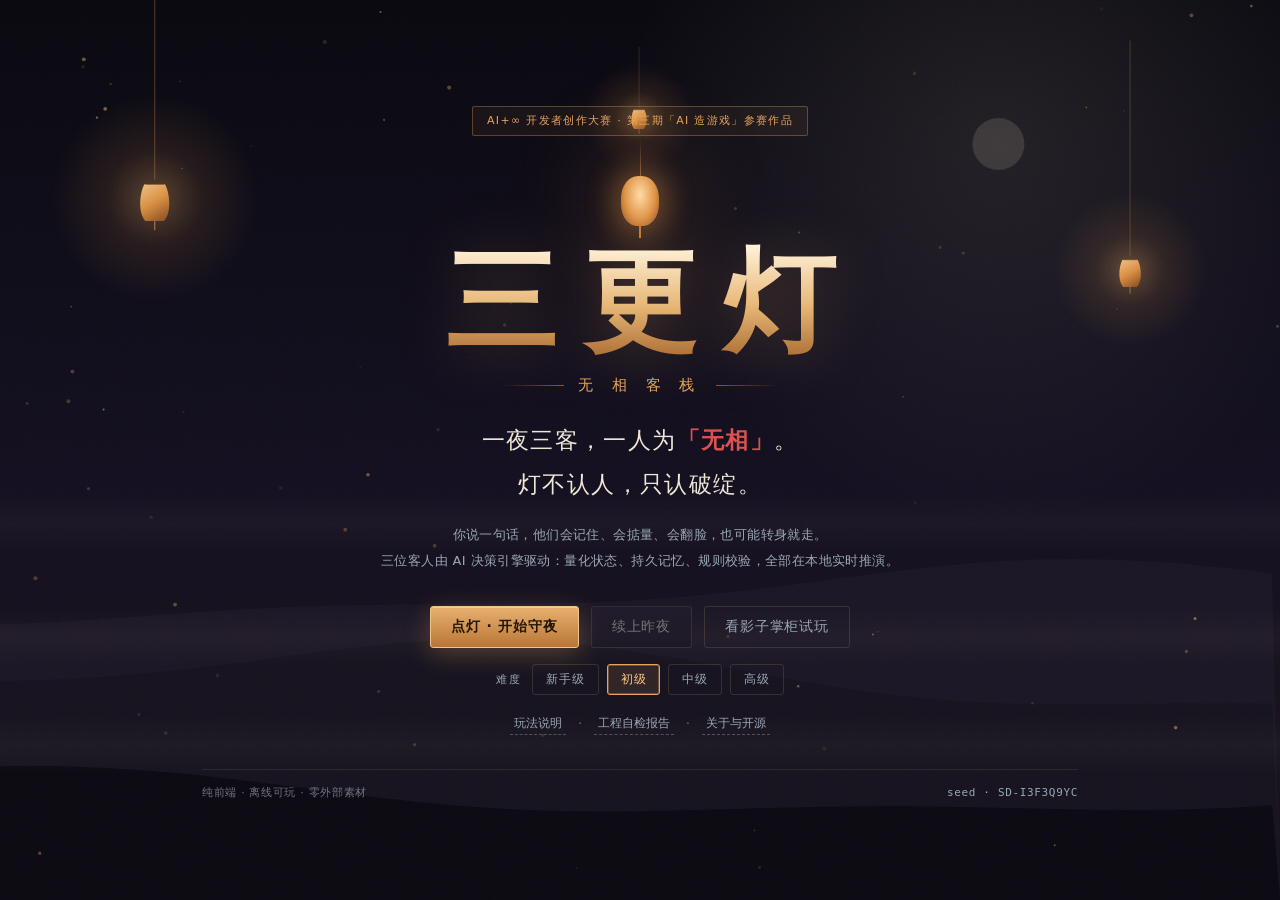
==== commit 7b5b9c0d: "feat(v1.7.2): 问询幕改「三人在场、一人一行」——立绘左 / 五维右，撤掉换人条 两条布局要求： 1. 头像与五维左右布局，省纵向空间。 2. 三人自上而下排开，不设页签。  改动 - u" ====
--- a/index.html
+++ b/index.html
@@ -102,11 +102,10 @@
         </div>
       </section>
 
-      <!-- 第二幕 · 逐客问询（一次只开一位客人） -->
+      <!-- 第二幕 · 逐客问询（三人自上而下排开，点谁问谁） -->
       <section class="act" data-act="ask">
-        <div class="section-hint"><span id="guest-hint">先点一位客人，再点一张话头</span><span class="kbd-hint">1/2/3 换人 · Q W E R T 问话</span></div>
-        <div id="guest-switch" class="guest-switch"></div>
-        <div id="guest-row" class="guest-row solo"></div>
+        <div class="section-hint"><span id="guest-hint">先点一位客人，再点一张话头</span><span class="kbd-hint">1/2/3 选人 · Q W E R T 问话</span></div>
+        <div id="guest-row" class="guest-row stack"></div>
 
         <!-- 柜上物证：精简一行一件，压在对话之上（全文点开看） -->
         <div class="panel clue-strip">
--- a/assets/style.css
+++ b/assets/style.css
@@ -180,24 +180,35 @@
 .col-left .panel.grow>.mini-btn{margin:0 11px 11px;width:auto;flex:0 0 auto}
 
 /* 客人卡 */
-.guest-row{display:grid;grid-template-columns:repeat(3,1fr);gap:10px;flex:0 0 auto}
+/* 客人卡：三人自上而下，一人一行；立绘在左、五维在右（省掉换人条那一层的空间） */
+.guest-row.stack{display:flex;flex-direction:column;gap:7px;flex:0 0 auto}
 .guest-card{
   position:relative;border:1px solid var(--line);border-radius:4px;overflow:hidden;cursor:pointer;
-  background:linear-gradient(180deg,rgba(36,30,46,.9),rgba(17,14,24,.92));transition:.22s ease;
-  display:flex;flex-direction:column;min-height:196px;box-shadow:0 10px 26px rgba(0,0,0,.35);
-}
-.guest-card:hover{transform:translateY(-3px);border-color:rgba(232,164,92,.5)}
-.guest-card.selected{border-color:var(--amber);box-shadow:0 0 0 1px rgba(232,164,92,.35),0 12px 30px rgba(232,164,92,.16)}
-.guest-card.selected::after{content:"已选";position:absolute;top:7px;right:7px;font-size:10px;color:#241608;background:var(--amber-lt);padding:1px 7px;border-radius:2px;z-index:3}
-.guest-card.left{filter:grayscale(.85) brightness(.55);cursor:not-allowed}
-.guest-card.left::before{content:"已离店";position:absolute;inset:0;display:grid;place-items:center;z-index:4;color:#f0c0b8;font-family:var(--serif);font-size:16px;letter-spacing:.2em;background:rgba(10,8,14,.55)}
-.portrait{height:96px;display:grid;place-items:center;background:radial-gradient(ellipse at 50% 90%,rgba(232,164,92,.16),transparent 70%);overflow:hidden}
-.portrait svg{height:100%;width:auto;display:block;filter:drop-shadow(0 4px 12px rgba(0,0,0,.5))}
-.guest-meta{padding:6px 9px 3px;text-align:center}
-.guest-meta h3{font-family:var(--serif);font-size:15px;letter-spacing:.12em;color:var(--ink)}
-.guest-meta .role{font-size:10px;color:var(--amber);letter-spacing:.1em}
-.guest-meta .look{font-size:10px;color:var(--dim);margin-top:3px;white-space:nowrap;overflow:hidden;text-overflow:ellipsis}
-.state-bars{padding:5px 9px 9px;display:flex;flex-direction:column;gap:3px;margin-top:auto}
+  background:linear-gradient(180deg,rgba(36,30,46,.9),rgba(17,14,24,.92));transition:.18s ease;
+  box-shadow:0 6px 18px rgba(0,0,0,.32);
+}
+.guest-card:hover{transform:translateY(-1px);border-color:rgba(232,164,92,.5)}
+.guest-card.on{border-color:var(--amber);box-shadow:0 0 0 1px rgba(232,164,92,.28),0 8px 22px rgba(232,164,92,.14)}
+.guest-card.left{filter:grayscale(.85) brightness(.6);cursor:not-allowed}
+.guest-card.left::before{content:"已离店";position:absolute;inset:0;display:grid;place-items:center;z-index:4;color:#f0c0b8;font-family:var(--serif);font-size:14px;letter-spacing:.2em;background:rgba(10,8,14,.55)}
+/* 一人一行：立绘 58px 方块贴在左，正文右 */
+.gcard{display:flex;align-items:stretch;gap:9px;padding:6px 10px 6px 6px}
+.gc-p{flex:0 0 58px;width:58px;height:58px;display:grid;place-items:center;overflow:hidden;border-radius:3px;
+  background:radial-gradient(ellipse at 50% 90%,rgba(232,164,92,.16),transparent 70%)}
+/* 立绘等比缩进方框：宽高都吃满，靠 svg 默认 preserveAspectRatio 保形，别让 auto 宽度把脸裁掉 */
+.gc-p svg{height:100%;width:100%;display:block}
+.gc-body{flex:1;min-width:0;display:flex;flex-direction:column;justify-content:center;gap:3px}
+.gc-top{display:flex;align-items:baseline;gap:7px;flex-wrap:nowrap;min-width:0}
+.gc-num{font-style:normal;font-family:ui-monospace,monospace;font-size:9px;color:var(--dim);border:1px solid var(--line);
+  width:14px;height:14px;display:grid;place-items:center;border-radius:2px;flex:0 0 14px;align-self:center}
+.guest-card.on .gc-num{background:var(--amber-lt);border-color:var(--amber-lt);color:#241608}
+.gc-name{font-family:var(--serif);font-size:14px;letter-spacing:.1em;font-weight:400;color:var(--ink);white-space:nowrap}
+.gc-role{font-size:10px;color:var(--amber);letter-spacing:.06em;white-space:nowrap;overflow:hidden;text-overflow:ellipsis}
+.gc-badge{margin-left:auto;flex:0 0 auto;font-size:9.5px;color:var(--dim);white-space:nowrap}
+.guest-card.on .gc-badge{color:var(--amber-lt)}
+/* 五维：自适应列宽，宽屏一行五项、窄屏两列 —— 纵向空间就是这么省出来的 */
+.gc-bars{display:grid;grid-template-columns:repeat(auto-fit,minmax(128px,1fr));gap:2px 12px}
+.gc-chips{display:flex;flex-wrap:wrap;gap:4px}
 .sbar{display:flex;align-items:center;gap:5px;font-size:9.5px;color:var(--muted)}
 .sbar span{width:26px;flex:0 0 26px}
 .sbar .track{flex:1;height:4px;background:rgba(255,255,255,.07);border-radius:3px;overflow:hidden}
@@ -300,31 +311,7 @@
 .lamp-brief li b{color:var(--amber-lt);font-family:var(--serif);letter-spacing:.06em}
 .lamp-brief li.lb-head{border-left-color:rgba(95,209,178,.45);color:var(--jade);font-size:10.5px}
 
-/* 第二幕 · 单客窗 + 换人条 */
-.guest-switch{display:flex;gap:6px;flex:0 0 auto}
-.gsw{
-  flex:1;min-width:0;display:flex;align-items:center;gap:6px;padding:6px 9px;border:1px solid var(--line);border-radius:3px;
-  background:rgba(255,255,255,.02);color:var(--muted);font-size:11px;transition:.18s;text-align:left;
-}
-.gsw i{font-style:normal;font-family:ui-monospace,monospace;font-size:9px;color:var(--dim);border:1px solid var(--line);
-  width:14px;height:14px;display:grid;place-items:center;border-radius:2px;flex:0 0 14px}
-.gsw b{font-family:var(--serif);font-size:12.5px;letter-spacing:.08em;font-weight:400;color:var(--ink);white-space:nowrap}
-.gsw span{font-size:9.5px;color:var(--dim);white-space:nowrap;overflow:hidden;text-overflow:ellipsis;margin-left:auto}
-.gsw:hover{border-color:rgba(232,164,92,.5);color:var(--ink)}
-.gsw.on{border-color:var(--amber);background:rgba(232,164,92,.12)}
-.gsw.on i{background:var(--amber-lt);color:#241608;border-color:var(--amber-lt)}
-.gsw.on b{color:var(--amber-lt)}
-.gsw.left{opacity:.45;cursor:not-allowed}
-.guest-row.solo{grid-template-columns:1fr}
-.guest-card.focus{flex-direction:row;align-items:stretch;min-height:0;cursor:default}
-.guest-card.focus .portrait{height:auto;width:104px;flex:0 0 104px}
-.guest-card.focus .portrait svg{height:100%;width:auto}
-.guest-card.focus .guest-meta{text-align:left;padding:10px 12px 6px;flex:1;min-width:0}
-.guest-card.focus .guest-meta h3{font-size:17px}
-.guest-card.focus .guest-meta .look{white-space:normal}
-.guest-card.focus .state-bars{width:154px;flex:0 0 154px;padding:10px 12px;margin:0;justify-content:center}
-.guest-card.focus .num{position:absolute;top:5px;left:7px;font-size:10px;color:var(--dim);font-family:ui-monospace,monospace}
-.askchips{display:flex;flex-wrap:wrap;gap:4px;margin-top:8px}
+/* 第二幕 · 话头 chips */
 .askchip{font-size:10px;border:1px solid var(--line);border-radius:2px;padding:1px 6px;color:var(--dim);letter-spacing:.04em}
 .askchip.on{border-color:rgba(95,209,178,.42);color:#a8f0da;background:rgba(95,209,178,.10)}
 .askchip em{font-style:normal;color:var(--jade);margin-left:4px}
@@ -479,11 +466,16 @@
   .clue-val{font-size:9px;padding:0 3px}
   .clue-txt{font-size:10px}
   .col-center{gap:9px}
-  .guest-row{gap:6px}
-  .guest-card{min-height:158px}
-  .portrait{height:70px}
-  .guest-meta .look{display:none}
-  .guest-meta h3{font-size:13px}
+  .guest-row.stack{gap:6px}
+  .gcard{gap:7px;padding:5px 8px 5px 5px}
+  .kbd-hint{display:none}
+  #guest-hint{white-space:nowrap;overflow:hidden;text-overflow:ellipsis}
+  .gc-p{flex:0 0 48px;width:48px;height:48px}
+  .gc-name{font-size:13px}
+  .gc-role{font-size:9.5px}
+  .gc-badge{font-size:9px}
+  .gc-bars{grid-template-columns:repeat(auto-fit,minmax(104px,1fr));gap:2px 9px}
+  .gc-chips{display:none}
   .topic-row{grid-template-columns:repeat(5,1fr);gap:4px}
   .topic-card{padding:6px 2px}
   .topic-card .glyph{font-size:16px}
@@ -519,13 +511,18 @@
   #act-stage:not([data-act="ask"]){padding-bottom:9px}
   .act-card{padding:16px 14px}
   .act-title{font-size:17px}
-  .guest-card.focus{flex-direction:column;min-height:0}
-  .guest-card.focus .portrait{height:60px;width:auto;flex:0 0 auto}
-  .guest-card.focus .guest-meta{padding:4px 9px 2px;text-align:center}
-  .guest-card.focus .guest-meta h3{font-size:15px;margin-bottom:0}
-  .guest-card.focus .state-bars{width:auto;flex:0 0 auto;padding:4px 9px 6px;gap:2px}
-  .askchips{margin-top:5px;gap:3px}
-  .askchip{font-size:9.5px;padding:0 4px}
+  .gc-p{flex:0 0 48px;width:48px;height:48px}
+  .gcard{gap:7px;padding:3px 8px 3px 4px}
+  .gc-body{gap:1px}
+  .guest-row.stack{gap:5px}
+  .gc-name{font-size:12.5px;letter-spacing:.06em}
+  .gc-role{display:none}
+  /* 五维两列：条长够读出高低，三行也不算高 */
+  .gc-bars{grid-template-columns:repeat(auto-fit,minmax(112px,1fr));gap:2px 10px}
+  .sbar{font-size:9px;gap:4px}
+  .sbar span{width:22px;flex:0 0 22px}
+  .sbar b{width:20px}
+  .askchip{font-size:9px;padding:0 4px}
   .lamp-roster,.accuse-stage{gap:6px}
   .lamp-guest .lg-p,.accuse-card .ac-p{height:62px}
   .op-legend{grid-template-columns:1fr}
@@ -533,10 +530,7 @@
 @media (max-width:400px){
   .col-left{flex-direction:column}
   .statement-list{max-height:120px}
-  .guest-card{min-height:142px}
-  .portrait{height:58px}
   .act-step{padding:1px 4px}
-  .gsw span{display:none}
   .lamp-roster,.accuse-stage{grid-template-columns:1fr 1fr}
 }
 /* ================= 新用户操作指引（v1.1 追加段，不修改上方任何既有规则） ================= */
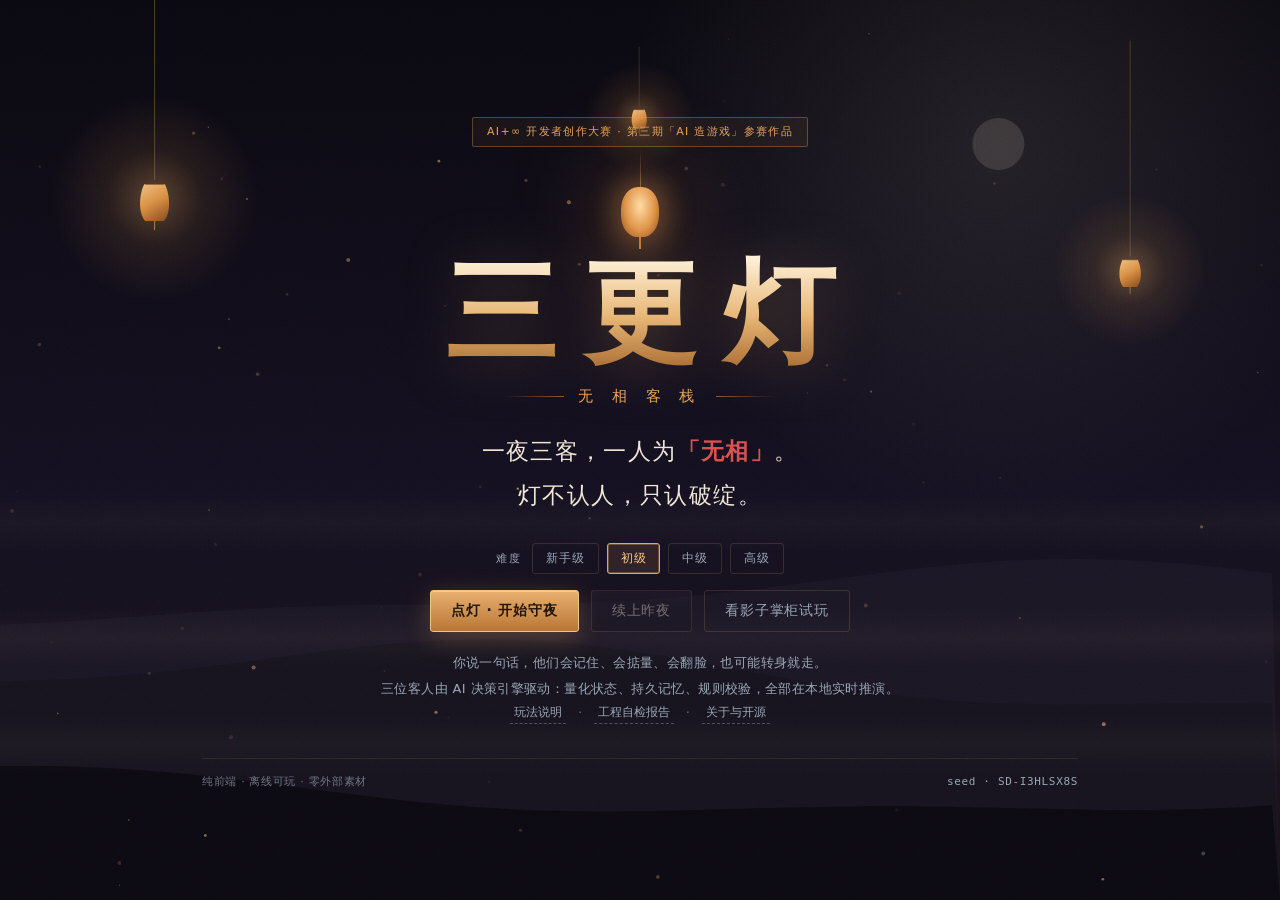
==== commit 5a5a4c33: "style(cover): 「难度」与两行描述交换位置——难度上移到「点灯」之上 用户指出的红框区域：原来描述两行在按钮上、难度条在按钮下，读起来是 「先看一堆说明，再选难度，再点灯」。改成先选难度再" ====
--- a/index.html
+++ b/index.html
@@ -20,19 +20,20 @@
     <h1 class="game-title">三更灯</h1>
     <div class="title-rule"><i></i><span>无 相 客 栈</span><i></i></div>
     <p class="intro-lead">一夜三客，一人为<strong>「无相」</strong>。<br />灯不认人，只认破绽。</p>
-    <p class="intro-sub">你说一句话，他们会记住、会掂量、会翻脸，也可能转身就走。<br />三位客人由 AI 决策引擎驱动：量化状态、持久记忆、规则校验，全部在本地实时推演。</p>
+    <!-- 先选难度，再点灯；两行「怎么玩」的描述放到按钮下面 -->
+    <div class="tier-pick" id="tier-pick" role="radiogroup" aria-label="难度">
+      <span class="tier-pick__label">难度</span>
+      <button type="button" class="btn btn-small tier-opt" data-action="set-tier" data-tier="novice" role="radio" aria-checked="false">新手级</button>
+      <button type="button" class="btn btn-small tier-opt is-on" data-action="set-tier" data-tier="basic" role="radio" aria-checked="true">初级</button>
+      <button type="button" class="btn btn-small tier-opt" data-action="set-tier" data-tier="intermediate" role="radio" aria-checked="false">中级</button>
+      <button type="button" class="btn btn-small tier-opt" data-action="set-tier" data-tier="advanced" role="radio" aria-checked="false">高级</button>
+    </div>
     <div class="intro-actions">
       <button class="btn btn-primary" id="btn-start">点灯 · 开始守夜</button>
       <button class="btn" id="btn-continue">续上昨夜</button>
       <button class="btn btn-ghost" id="btn-autopilot">看影子掌柜试玩</button>
-      <div class="tier-pick" id="tier-pick" role="radiogroup" aria-label="难度">
-        <span class="tier-pick__label">难度</span>
-        <button type="button" class="btn btn-small tier-opt" data-action="set-tier" data-tier="novice" role="radio" aria-checked="false">新手级</button>
-        <button type="button" class="btn btn-small tier-opt is-on" data-action="set-tier" data-tier="basic" role="radio" aria-checked="true">初级</button>
-        <button type="button" class="btn btn-small tier-opt" data-action="set-tier" data-tier="intermediate" role="radio" aria-checked="false">中级</button>
-        <button type="button" class="btn btn-small tier-opt" data-action="set-tier" data-tier="advanced" role="radio" aria-checked="false">高级</button>
-      </div>
-    </div>
+    </div>
+    <p class="intro-sub">你说一句话，他们会记住、会掂量、会翻脸，也可能转身就走。<br />三位客人由 AI 决策引擎驱动：量化状态、持久记忆、规则校验，全部在本地实时推演。</p>
     <div class="intro-links">
       <button class="linkbtn" data-modal="howto">玩法说明</button>
       <span>·</span>
--- a/assets/style.css
+++ b/assets/style.css
@@ -111,8 +111,9 @@
 .title-rule i:last-child{background:linear-gradient(90deg,var(--amber-dk),transparent)}
 .intro-lead{font-family:var(--serif);font-size:clamp(17px,2.4vw,23px);line-height:1.9;color:var(--ink);letter-spacing:.06em}
 .intro-lead strong{color:var(--crimson);font-weight:600}
-.intro-sub{margin:16px auto 0;max-width:640px;color:var(--muted);font-size:13px;line-height:2;letter-spacing:.03em}
-.intro-actions{display:flex;gap:12px;justify-content:center;flex-wrap:wrap;margin:32px 0 18px}
+/* 描述文字现在在按钮下面（难度换到按钮上面），上边距由 .intro-actions 的下边距给 */
+.intro-sub{margin:0 auto;max-width:640px;color:var(--muted);font-size:13px;line-height:2;letter-spacing:.03em}
+.intro-actions{display:flex;gap:12px;justify-content:center;flex-wrap:wrap;margin:16px 0 18px}
 .intro-links{display:flex;gap:12px;justify-content:center;align-items:center;color:var(--dim);font-size:12px}
 .intro-foot{margin-top:34px;display:flex;justify-content:space-between;gap:12px;color:var(--dim);font-size:11px;letter-spacing:.06em;border-top:1px solid rgba(200,170,120,.12);padding-top:14px;flex-wrap:wrap}
 #intro-seed{font-family:ui-monospace,Menlo,Consolas,monospace;color:var(--muted)}
@@ -614,7 +615,8 @@
   *{animation-duration:.01ms !important;transition-duration:.01ms !important}
 }
 /* ================= 四档难度选择（v1.2 追加段，不修改上方任何既有规则） ================= */
-.tier-pick{flex:0 0 100%;display:flex;align-items:center;justify-content:center;gap:8px;flex-wrap:wrap;margin-top:4px}
+/* 难度选择条已从 .intro-actions 里搬出来，独立占一行、位于「点灯」之上 */
+.tier-pick{display:flex;align-items:center;justify-content:center;gap:8px;flex-wrap:wrap;margin:26px auto 0}
 .tier-pick__label{font-family:var(--serif);font-size:11px;letter-spacing:.18em;color:var(--muted);margin-right:2px}
 .tier-opt{padding:6px 13px;font-size:12px;letter-spacing:.08em;color:var(--muted);border-color:rgba(200,170,120,.18);background:transparent}
 .tier-opt:hover:not(:disabled){border-color:var(--amber);color:var(--amber-lt);transform:none;box-shadow:none}
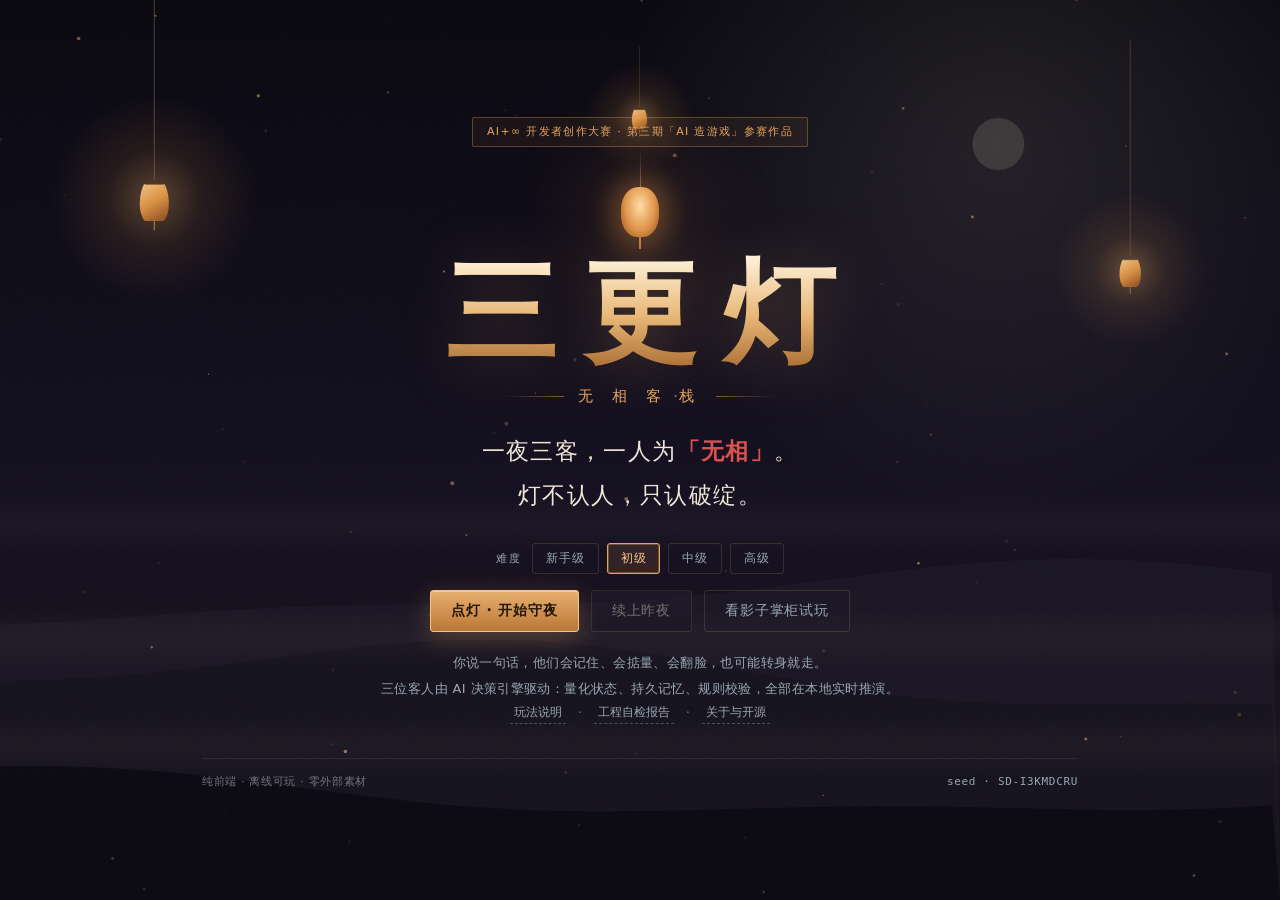
==== commit 83124a53: "feat(v1.7.6): P5 对簿（1 灯换 3 格）+ 撤掉式子 信息端：新增 CONFRONT - game.js：一盏灯，在座三人各自走 NPC.decide/apply 就同一件物证开口（" ====
--- a/index.html
+++ b/index.html
@@ -81,7 +81,7 @@
         <div class="panel-head"><h2>证词簿</h2><span class="tag" id="stmt-count">0 条</span></div>
         <div id="statement-list" class="statement-list"></div>
         <button class="mini-btn" id="btn-compare">摊开比对</button>
-        <button class="mini-btn" id="btn-logic">推演台</button>
+        <button class="mini-btn" id="btn-logic">AI 掌柜 · 审计</button>
       </div>
     </aside>
 
@@ -110,7 +110,7 @@
 
         <!-- 柜上物证：精简一行一件，压在对话之上（全文点开看） -->
         <div class="panel clue-strip">
-          <div class="panel-head"><h2>柜上物证</h2><span class="tag" id="clue-count">1 件</span><span class="clue-hint">点一件看全文</span></div>
+          <div class="panel-head"><h2>柜上物证</h2><span class="tag" id="clue-count">1 件</span><span class="clue-hint">点看全文 · 「对簿」三人同答</span></div>
           <div id="clue-list" class="clue-list"></div>
           <div class="solver-note" id="solver-note"></div>
         </div>
--- a/assets/style.css
+++ b/assets/style.css
@@ -164,6 +164,18 @@
 .clue-top{display:flex;align-items:baseline;gap:7px;flex-wrap:wrap}
 .clue-top b{font-family:var(--serif);font-size:12px;font-weight:400;letter-spacing:.08em;color:var(--amber-lt);white-space:nowrap}
 .clue-val{font-size:10px;color:var(--jade);border:1px solid rgba(95,209,178,.32);padding:0 5px;border-radius:2px;white-space:nowrap}
+/* 对簿：挂在物证条上的「一盏灯换三人同答」 */
+.clue-confront{
+  margin-left:auto;flex:0 0 auto;cursor:pointer;
+  font-family:var(--serif);font-size:10.5px;letter-spacing:.1em;line-height:1.5;
+  color:var(--amber-lt);background:rgba(232,164,92,.10);
+  border:1px solid rgba(232,164,92,.42);border-radius:2px;
+  padding:1px 6px;transition:.15s;
+}
+.clue-confront em{font-style:normal;font-size:9px;color:var(--dim);margin-left:4px;letter-spacing:0}
+.clue-confront:hover{background:rgba(232,164,92,.22);border-color:var(--amber);color:#fff}
+.clue-confront:disabled{opacity:.38;cursor:not-allowed}
+.clue-confront:disabled:hover{background:rgba(232,164,92,.10);border-color:rgba(232,164,92,.42);color:var(--amber-lt)}
 .clue-txt{margin:2px 0 0;font-size:10.5px;color:var(--dim);line-height:1.55;
   display:-webkit-box;-webkit-line-clamp:1;-webkit-box-orient:vertical;overflow:hidden}
 .clue.open{flex:1 1 100%}
@@ -342,6 +354,30 @@
 .logic-table th{background:rgba(232,164,92,.08);color:var(--amber-lt);font-size:11px;letter-spacing:.08em;font-weight:400}
 .logic-table tbody tr:last-child{background:rgba(155,143,216,.07)}
 .logic-verdict{margin-top:12px;font-size:12.5px;line-height:1.9}
+/* 当夜残卷（P5）：只留「这一夜找什么样的破绽」，不再印式子 */
+.lg-scroll{display:flex;align-items:baseline;gap:8px;flex-wrap:wrap;margin:10px 0 0;padding:7px 10px;
+  border-left:2px solid rgba(232,164,92,.5);background:rgba(232,164,92,.06);border-radius:2px}
+.lg-tag{font-size:10px;letter-spacing:.18em;color:var(--amber);border:1px solid rgba(232,164,92,.4);
+  padding:1px 5px;border-radius:2px;white-space:nowrap}
+.lg-kind{font-size:10px;letter-spacing:.12em;color:var(--violet);border:1px solid rgba(155,143,216,.42);
+  padding:1px 5px;border-radius:2px;white-space:nowrap}
+.lg-expr{font-family:var(--serif);font-size:14px;color:var(--amber-lt);letter-spacing:.02em;line-height:1.7}
+.lg-gloss{font-size:11px;color:var(--dim);line-height:1.7;flex:1 1 100%}
+.lg-warn{margin:6px 0 0;font-size:11px;color:var(--amber-lt);line-height:1.8}
+.lg-foot2{margin:8px 0 0;font-size:11px;color:var(--dim);line-height:1.8}
+.lg-count td{background:rgba(155,143,216,.06);font-size:12px}
+
+/* AI 掌柜 · 审计（弹窗） */
+.au-block{margin-top:12px}
+.au-block h4{margin:0 0 7px;font-family:var(--serif);font-size:12px;font-weight:400;letter-spacing:.12em;color:var(--amber-lt)}
+.au-block h4 span{font-family:var(--sans);font-size:9.5px;letter-spacing:.06em;color:var(--dim);margin-left:6px}
+.au-row{display:flex;align-items:center;gap:8px;margin:5px 0;font-size:11.5px}
+.au-nm{flex:0 0 56px;color:var(--label);font-family:var(--serif);letter-spacing:.06em}
+.au-bar{flex:1;height:7px;border-radius:2px;background:rgba(255,255,255,.07);overflow:hidden}
+.au-bar i{display:block;height:100%;background:linear-gradient(90deg,rgba(155,143,216,.55),rgba(155,143,216,.95))}
+.au-row.hot .au-nm{color:var(--amber-lt)}
+.au-row.hot .au-bar i{background:linear-gradient(90deg,rgba(232,164,92,.6),rgba(232,164,92,1))}
+.au-pct{flex:0 0 38px;text-align:right;color:var(--dim);font-size:10.5px}
 
 /* 第四幕 · 指认 */
 .accuse-stage{display:grid;grid-template-columns:repeat(3,1fr);gap:10px;margin:14px 0 0}
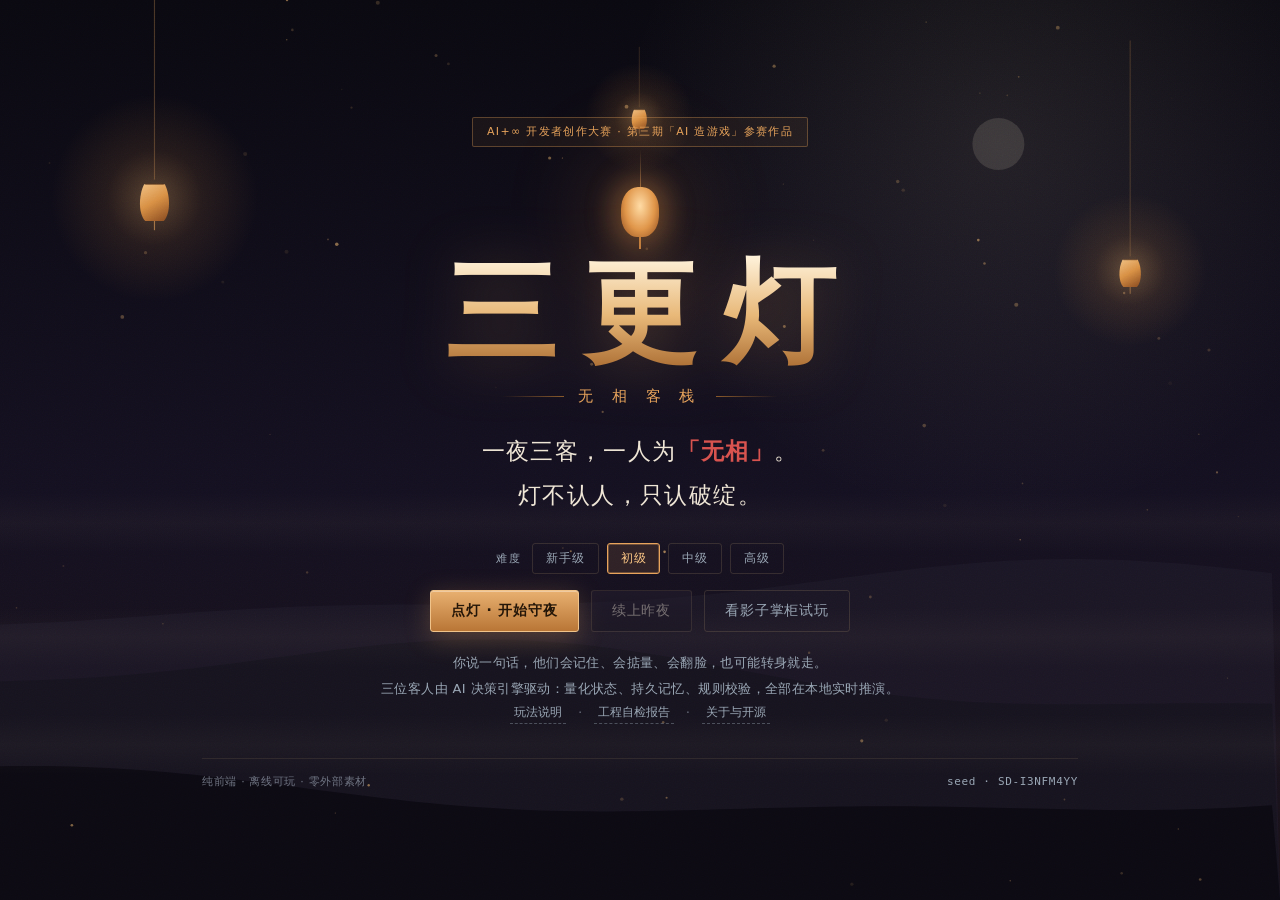
==== commit 549151cc: "feat(v1.7.7): 判定句上移到证词簿置顶 + 开夜卡接替第①幕「点灯」 三处文案改动 + 一次结构收敛，判定逻辑（judge / 五类破绽）一字未动。  1. 去重：证词簿置顶那行只留「✓ " ====
--- a/index.html
+++ b/index.html
@@ -79,29 +79,17 @@
     <aside class="col col-left">
       <div class="panel grow">
         <div class="panel-head"><h2>证词簿</h2><span class="tag" id="stmt-count">0 条</span></div>
+        <div class="flaw-pin" id="flaw-pin"></div>
         <div id="statement-list" class="statement-list"></div>
         <button class="mini-btn" id="btn-compare">摊开比对</button>
         <button class="mini-btn" id="btn-logic">AI 掌柜 · 审计</button>
       </div>
     </aside>
 
-    <!-- 中：四扇窗，一次只开一扇 -->
-    <main class="col col-center" id="act-windows" data-act="lamp">
-
-      <!-- 第一幕 · 点灯 -->
-      <section class="act" data-act="lamp">
-        <div class="act-card">
-          <div class="act-eyebrow">第 一 步 · 点 灯</div>
-          <h2 class="act-title" id="lamp-title">第一夜 · 三客投宿</h2>
-          <p class="act-lead" id="lamp-lead"></p>
-          <div class="lamp-roster" id="lamp-roster"></div>
-          <ul class="lamp-brief" id="lamp-brief"></ul>
-          <div class="act-actions">
-            <button class="btn btn-primary" id="btn-act-start">点灯 · 请第一位开口</button>
-          </div>
-          <p class="act-foot">问一句灭一盏，灯尽会自动结算；主动指认更稳。</p>
-        </div>
-      </section>
+    <!-- 中：三扇窗，一次只开一扇（第①幕「点灯」不再单独开窗：开夜卡就是那一幕） -->
+    <main class="col col-center" id="act-windows" data-act="ask">
+
+      <!-- 第①幕 · 点灯 → 已并入开夜提示框（js/main.js showNightFlaw） -->
 
       <!-- 第二幕 · 逐客问询（三人自上而下排开，点谁问谁） -->
       <section class="act" data-act="ask">
@@ -112,7 +100,6 @@
         <div class="panel clue-strip">
           <div class="panel-head"><h2>柜上物证</h2><span class="tag" id="clue-count">1 件</span><span class="clue-hint">点看全文 · 「对簿」三人同答</span></div>
           <div id="clue-list" class="clue-list"></div>
-          <div class="solver-note" id="solver-note"></div>
         </div>
 
         <div class="dialogue-wrap panel">
--- a/assets/style.css
+++ b/assets/style.css
@@ -180,9 +180,31 @@
   display:-webkit-box;-webkit-line-clamp:1;-webkit-box-orient:vertical;overflow:hidden}
 .clue.open{flex:1 1 100%}
 .clue.open .clue-txt{display:block;-webkit-line-clamp:unset;color:var(--label)}
-.solver-note{padding:6px 12px 8px;font-size:10px;color:var(--jade);letter-spacing:.02em;line-height:1.6}
-
 /* 证词簿 */
+/* 置顶那一行「✓ 找破绽：<判定句>」：整夜都压在证词簿顶上，随时能对一眼 */
+.flaw-pin{padding:8px 11px 9px;font-size:11px;color:var(--jade);letter-spacing:.02em;line-height:1.6;
+  border-bottom:1px solid rgba(95,209,178,.18);background:rgba(95,209,178,.045)}
+.flaw-pin:empty{display:none}
+/* 开夜提示框：一步到位交代题面（夜名 / 三客 / 物证真值 / 今夜破绽） */
+.nf-night{font-family:var(--serif);font-size:12.5px;letter-spacing:.14em;color:var(--label);margin:0 0 8px}
+.nf-rule{font-size:14px;color:var(--ink);line-height:1.7;margin:0 0 6px}
+.nf-rule b{color:var(--amber-lt);font-family:var(--serif);font-size:17px;letter-spacing:.02em;
+  text-shadow:0 0 18px rgba(255,201,135,.22)}
+.nf-drift{margin:4px 0 4px;font-size:11.5px;color:#e0a3a3;line-height:1.7}
+.nf-sec{margin-top:14px}
+.nf-sec>h5{margin:0 0 7px;font-size:9.5px;font-weight:600;letter-spacing:.22em;color:var(--dim)}
+.nf-guests{list-style:none;margin:0;padding:0;display:flex;gap:8px;flex-wrap:wrap}
+.nf-guests li{flex:1 1 0;min-width:88px;border:1px solid var(--line);border-radius:6px;
+  padding:7px 9px;background:rgba(255,255,255,.022);display:flex;flex-direction:column;gap:2px}
+.nf-guests b{font-family:var(--serif);font-size:13.5px;color:var(--amber-lt);letter-spacing:.06em}
+.nf-guests span{font-size:10px;color:var(--dim);letter-spacing:.06em}
+.nf-clues{list-style:none;margin:0;padding:0;display:flex;flex-direction:column;gap:5px}
+.nf-clues li{display:flex;gap:9px;align-items:baseline;border-left:2px solid rgba(232,164,92,.42);
+  padding:4px 9px;background:rgba(255,255,255,.022);font-size:11.5px}
+.nf-clues b{flex:0 0 auto;font-family:var(--serif);color:var(--amber-lt);letter-spacing:.04em}
+.nf-clues span{color:var(--muted)}
+.nf-clues em{font-style:normal;color:var(--jade);font-weight:600;letter-spacing:.02em}
+.nf-foot{margin:12px 0 0;font-size:10.5px;line-height:1.65}
 .statement-list{flex:1;min-height:0;overflow:auto;padding:9px 11px;display:flex;flex-direction:column;gap:7px}
 .stmt{border-left:2px solid rgba(155,143,216,.5);padding:5px 8px;background:rgba(255,255,255,.025);font-size:11.5px;color:var(--label);line-height:1.7}
 .stmt .who{color:var(--amber-lt);font-family:var(--serif);margin-right:5px}
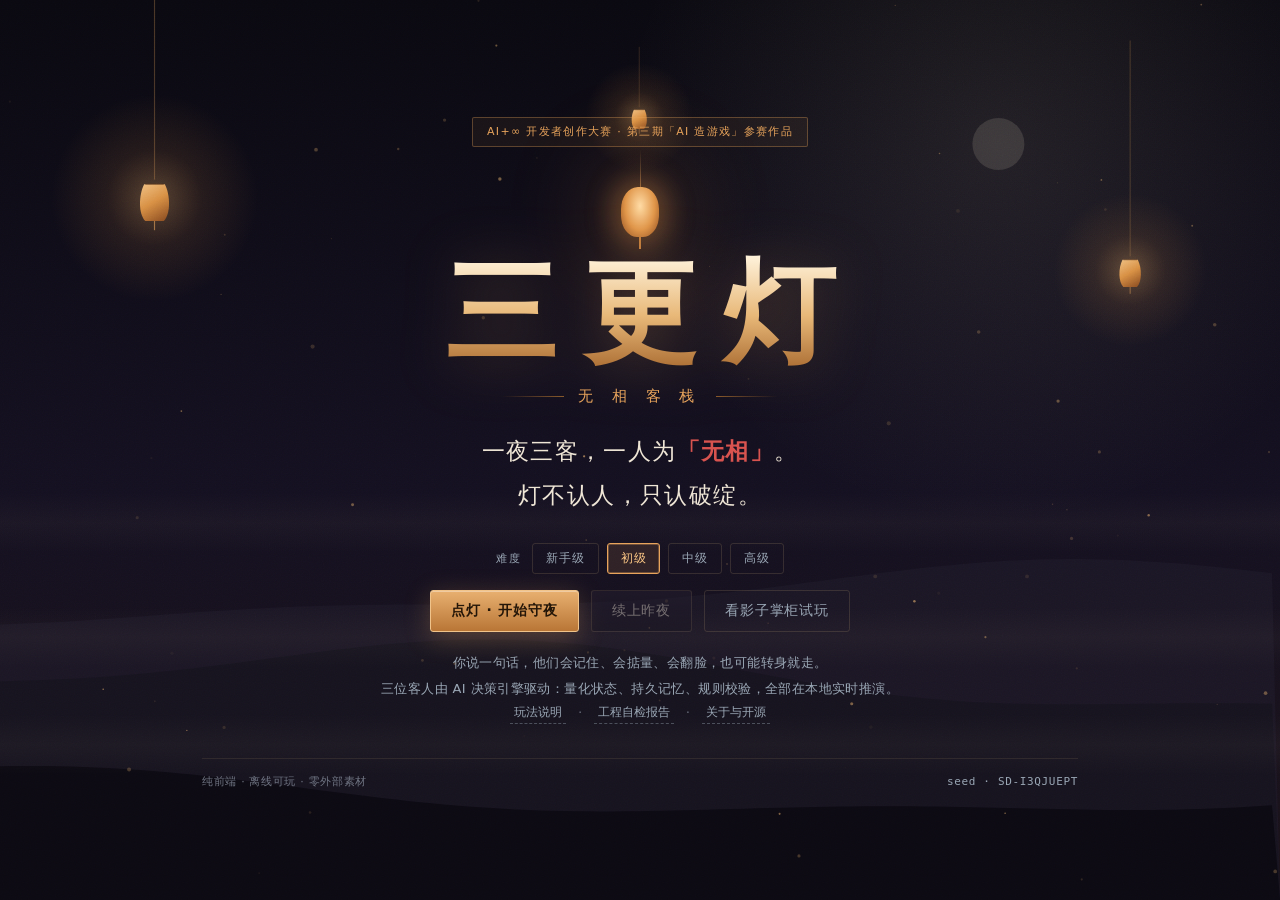
==== commit 4eaef5c9: "refactor(v1.7.8): 删掉两个左栏弹窗、开局系统行与问话提示；推演入口改名 AI推演 只删入口与提示，玩法逻辑（dispatch / judge / 五类破绽 / 对簿）一字未动。  1" ====
--- a/index.html
+++ b/index.html
@@ -81,8 +81,6 @@
         <div class="panel-head"><h2>证词簿</h2><span class="tag" id="stmt-count">0 条</span></div>
         <div class="flaw-pin" id="flaw-pin"></div>
         <div id="statement-list" class="statement-list"></div>
-        <button class="mini-btn" id="btn-compare">摊开比对</button>
-        <button class="mini-btn" id="btn-logic">AI 掌柜 · 审计</button>
       </div>
     </aside>
 
@@ -93,7 +91,6 @@
 
       <!-- 第二幕 · 逐客问询（三人自上而下排开，点谁问谁） -->
       <section class="act" data-act="ask">
-        <div class="section-hint"><span id="guest-hint">先点一位客人，再点一张话头</span><span class="kbd-hint">1/2/3 选人 · Q W E R T 问话</span></div>
         <div id="guest-row" class="guest-row stack"></div>
 
         <!-- 柜上物证：精简一行一件，压在对话之上（全文点开看） -->
@@ -115,7 +112,7 @@
           <div id="topic-row" class="topic-row"></div>
           <div class="dock-foot">
             <button class="btn btn-small" id="btn-listen">添茶 · 缓一口气 <em>耗 1 灯</em></button>
-            <button class="btn btn-small" id="btn-act-deduce">问完了 · 去推演</button>
+            <button class="btn btn-small" id="btn-act-deduce">问完了 · AI推演</button>
             <button class="btn btn-small btn-danger" id="btn-accuse">点灯 · 指认无相</button>
           </div>
         </div>
--- a/assets/style.css
+++ b/assets/style.css
@@ -146,8 +146,6 @@
 .col-center{gap:10px}
 .col-right{min-width:0}
 .col-right.hidden{display:none}
-.section-hint{display:flex;justify-content:space-between;gap:10px;font-size:11px;color:var(--muted);padding:0 4px;letter-spacing:.04em}
-.kbd-hint{color:var(--dim);font-family:ui-monospace,monospace}
 
 /* 柜上物证 · 精简条：一行一件，全文点开（压在「灯下对话」之上） */
 .clue-strip{flex:0 0 auto}
@@ -390,15 +388,9 @@
 .lg-count td{background:rgba(155,143,216,.06);font-size:12px}
 
 /* AI 掌柜 · 审计（弹窗） */
-.au-block{margin-top:12px}
-.au-block h4{margin:0 0 7px;font-family:var(--serif);font-size:12px;font-weight:400;letter-spacing:.12em;color:var(--amber-lt)}
-.au-block h4 span{font-family:var(--sans);font-size:9.5px;letter-spacing:.06em;color:var(--dim);margin-left:6px}
 .au-row{display:flex;align-items:center;gap:8px;margin:5px 0;font-size:11.5px}
 .au-nm{flex:0 0 56px;color:var(--label);font-family:var(--serif);letter-spacing:.06em}
-.au-bar{flex:1;height:7px;border-radius:2px;background:rgba(255,255,255,.07);overflow:hidden}
-.au-bar i{display:block;height:100%;background:linear-gradient(90deg,rgba(155,143,216,.55),rgba(155,143,216,.95))}
 .au-row.hot .au-nm{color:var(--amber-lt)}
-.au-row.hot .au-bar i{background:linear-gradient(90deg,rgba(232,164,92,.6),rgba(232,164,92,1))}
 .au-pct{flex:0 0 38px;text-align:right;color:var(--dim);font-size:10.5px}
 
 /* 第四幕 · 指认 */
@@ -527,8 +519,6 @@
   .col-center{gap:9px}
   .guest-row.stack{gap:6px}
   .gcard{gap:7px;padding:5px 8px 5px 5px}
-  .kbd-hint{display:none}
-  #guest-hint{white-space:nowrap;overflow:hidden;text-overflow:ellipsis}
   .gc-p{flex:0 0 48px;width:48px;height:48px}
   .gc-name{font-size:13px}
   .gc-role{font-size:9.5px}
@@ -695,4 +685,3 @@
 .logic-table th:first-child,.logic-table td:first-child{text-align:left}
 .logic-table tbody tr:last-child td{border-top:1px solid rgba(232,164,92,.28);border-bottom:none;padding-top:9px}
 .mini-btn.on{color:var(--amber-lt)}
-#btn-logic{margin-top:6px}
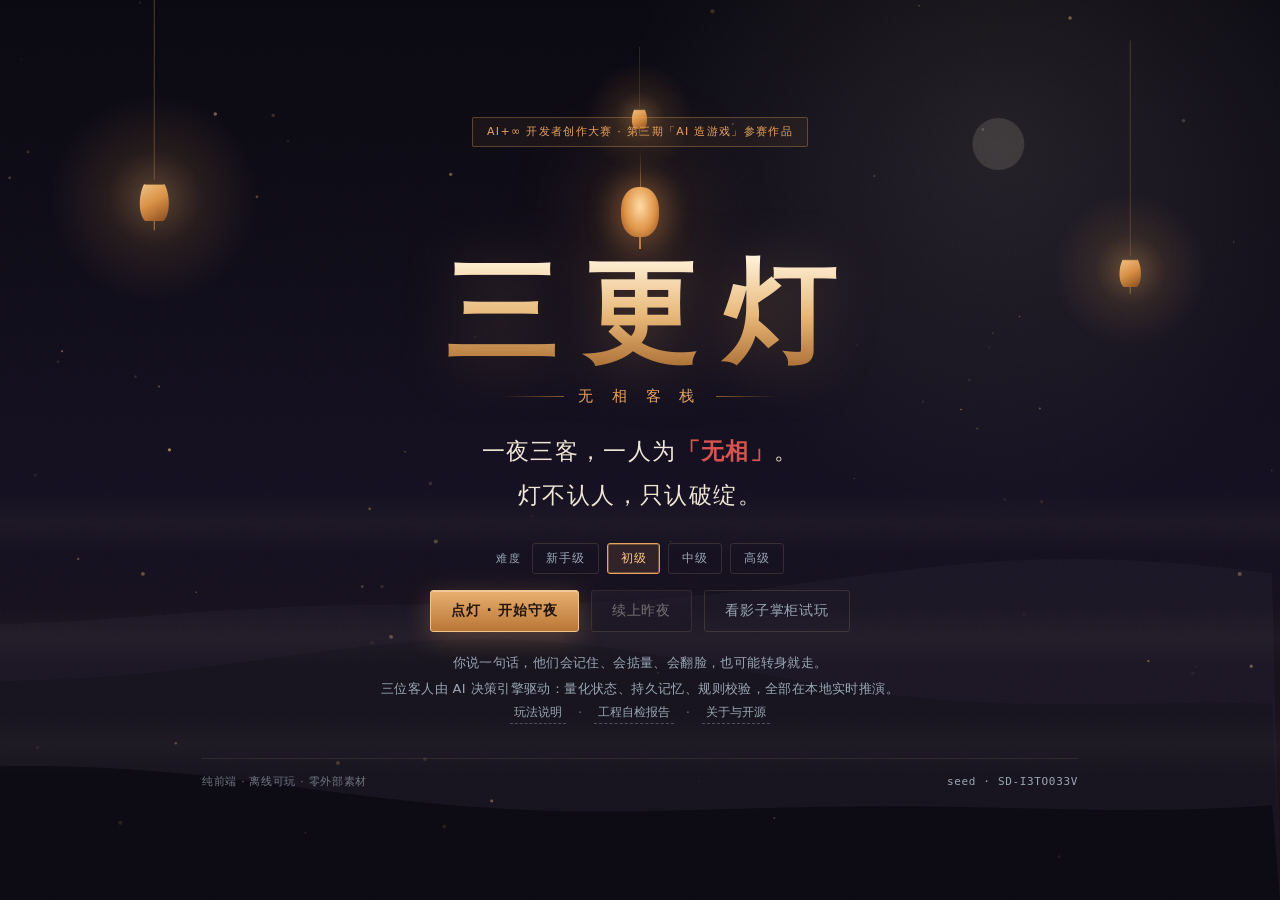
==== commit 41fc00e4: "feat(P6): 云端润色代理（零依赖 proxy/app.py）+ 前端 llm-config 接线 + 文档刷新；游戏判定层零改动" ====
--- a/index.html
+++ b/index.html
@@ -201,6 +201,7 @@
 <script src="js/director.js"></script>
 <script src="js/npc.js"></script>
 <script src="js/llm.js"></script>
+<script src="js/llm-config.js"></script>
 <script src="js/game.js"></script>
 <script src="js/agent.js"></script>
 <script src="js/ui.js"></script>
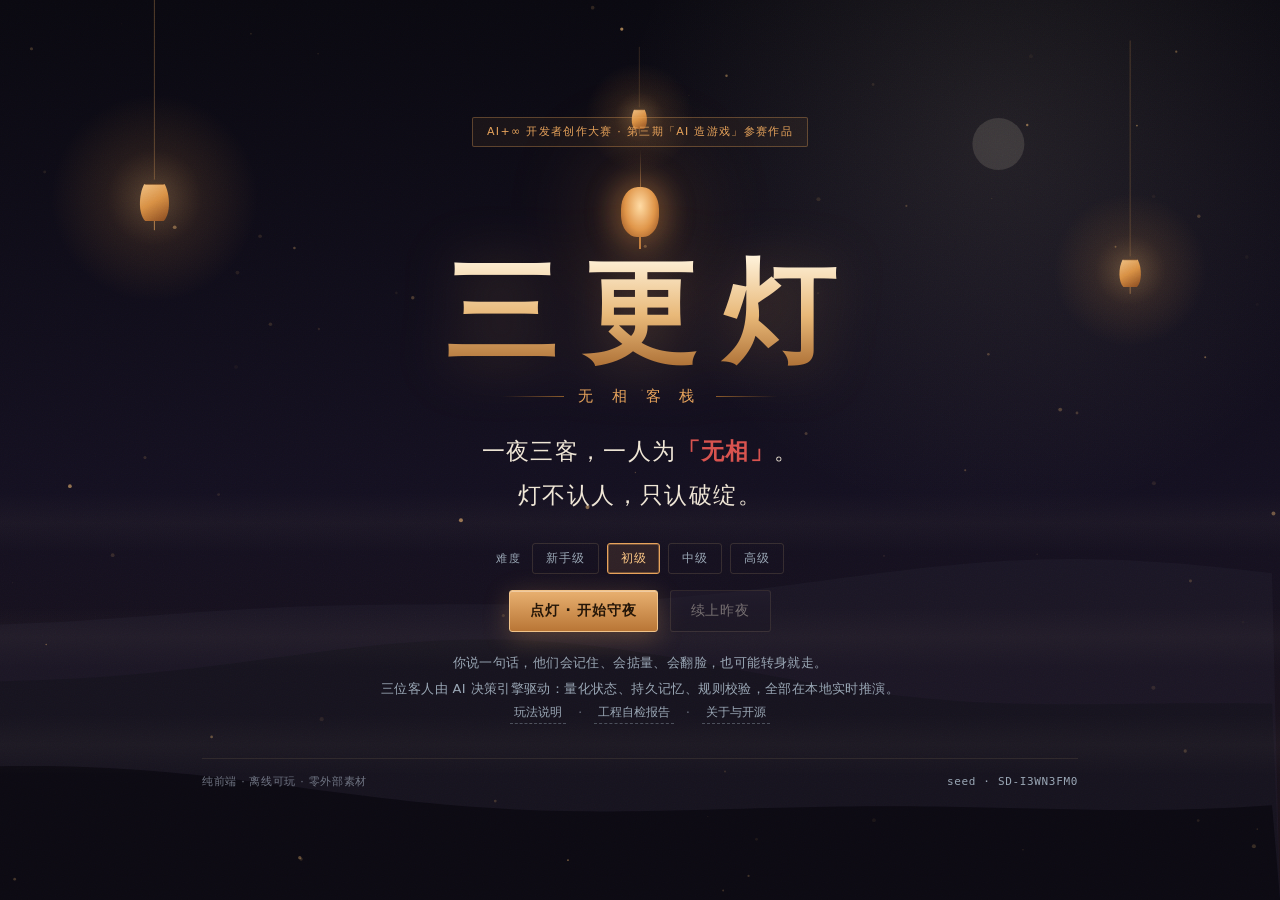
==== commit ab6b6017: "feat(ui): 撤掉「看影子掌柜试玩」入口（v1.7.13，本地已验未部署） - index.html：删 #btn-autopilot，封面只留「点灯 · 开始守夜」「续上昨夜」 - js/ma" ====
--- a/index.html
+++ b/index.html
@@ -31,7 +31,6 @@
     <div class="intro-actions">
       <button class="btn btn-primary" id="btn-start">点灯 · 开始守夜</button>
       <button class="btn" id="btn-continue">续上昨夜</button>
-      <button class="btn btn-ghost" id="btn-autopilot">看影子掌柜试玩</button>
     </div>
     <p class="intro-sub">你说一句话，他们会记住、会掂量、会翻脸，也可能转身就走。<br />三位客人由 AI 决策引擎驱动：量化状态、持久记忆、规则校验，全部在本地实时推演。</p>
     <div class="intro-links">
